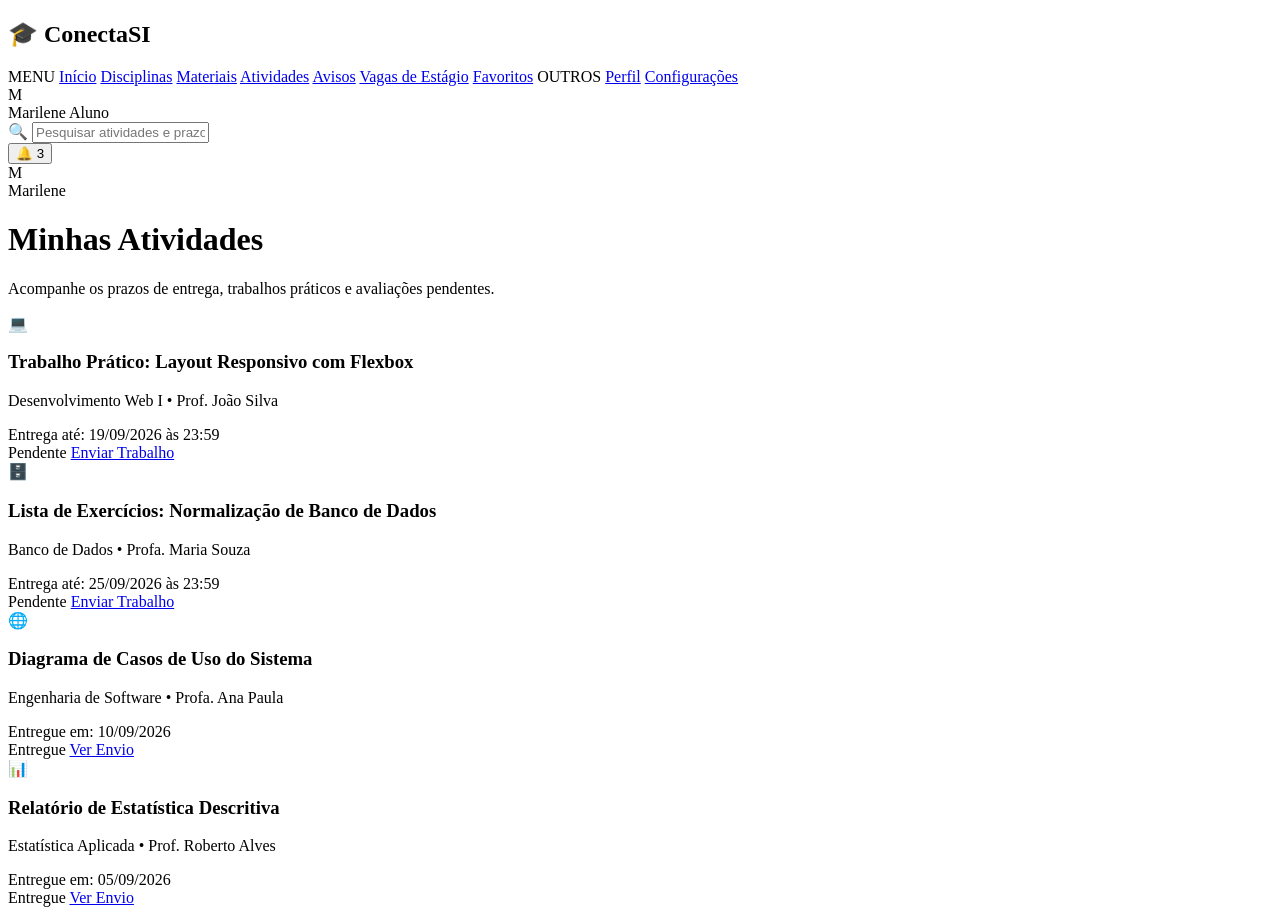
==== atividades.html @ 3ad6882d "Arquivos do Projeto" ====
<!DOCTYPE html>
<html lang="pt-BR">
<head>
    <meta charset="UTF-8">
    <meta name="viewport" content="width=device-width, initial-scale=1.0">
    <title>ConectaSI - Atividades</title>
    <link rel="stylesheet" href="css/style.css">
</head>
<body>

    <div class="app-container">
        <!-- Menu Lateral (Sidebar) -->
        <aside class="sidebar">
            <div class="logo-area">
                <h2>🎓 ConectaSI</h2>
            </div>
            
            <nav class="menu-nav">
                <span class="menu-category">MENU</span>
                <a href="index.html">Início</a>
                <a href="disciplinas.html">Disciplinas</a>
                <a href="materiais.html">Materiais</a>
                <a href="atividades.html" class="active">Atividades</a>
                <a href="avisos.html">Avisos</a>
                <a href="#">Vagas de Estágio</a>
                <a href="#">Favoritos</a>

                <span class="menu-category">OUTROS</span>
                <a href="#">Perfil</a>
                <a href="#">Configurações</a>
            </nav>

            <div class="user-profile">
                <div class="avatar">M</div>
                <div class="user-info">
                    <span class="name">Marilene</span>
                    <span class="role">Aluno</span>
                </div>
            </div>
        </aside>

        <!-- Conteúdo Principal -->
        <main class="main-content">
            <!-- Barra Superior (Navbar) -->
            <header class="top-navbar">
                <div class="search-box">
                    <span class="search-icon">🔍</span>
                    <input type="text" placeholder="Pesquisar atividades e prazos...">
                </div>

                <div class="navbar-actions">
                    <button class="icon-btn" title="Notificações">
                        🔔
                        <span class="badge">3</span>
                    </button>
                    <div class="user-quick-profile">
                        <div class="avatar-small">M</div>
                        <span class="user-name">Marilene</span>
                    </div>
                </div>
            </header>

            <!-- Cabeçalho da Página -->
            <div class="page-header">
                <h1>Minhas Atividades</h1>
                <p>Acompanhe os prazos de entrega, trabalhos práticos e avaliações pendentes.</p>
            </div>

            <!-- Lista de Atividades -->
            <div class="activities-list-container">
                <!-- Atividade 1 (Pendente / Urgente) -->
                <div class="activity-card">
                    <div class="activity-icon-box pending">💻</div>
                    <div class="activity-details">
                        <h3>Trabalho Prático: Layout Responsivo com Flexbox</h3>
                        <p class="activity-subject">Desenvolvimento Web I • Prof. João Silva</p>
                        <span class="activity-deadline urgent-text">Entrega até: 19/09/2026 às 23:59</span>
                    </div>
                    <div class="activity-action">
                        <span class="status-badge pending">Pendente</span>
                        <a href="#" class="btn-submit">Enviar Trabalho</a>
                    </div>
                </div>

                <!-- Atividade 2 (Pendente) -->
                <div class="activity-card">
                    <div class="activity-icon-box pending">🗄️</div>
                    <div class="activity-details">
                        <h3>Lista de Exercícios: Normalização de Banco de Dados</h3>
                        <p class="activity-subject">Banco de Dados • Profa. Maria Souza</p>
                        <span class="activity-deadline">Entrega até: 25/09/2026 às 23:59</span>
                    </div>
                    <div class="activity-action">
                        <span class="status-badge pending">Pendente</span>
                        <a href="#" class="btn-submit">Enviar Trabalho</a>
                    </div>
                </div>

                <!-- Atividade 3 (Concluída) -->
                <div class="activity-card">
                    <div class="activity-icon-box completed">🌐</div>
                    <div class="activity-details">
                        <h3>Diagrama de Casos de Uso do Sistema</h3>
                        <p class="activity-subject">Engenharia de Software • Profa. Ana Paula</p>
                        <span class="activity-deadline">Entregue em: 10/09/2026</span>
                    </div>
                    <div class="activity-action">
                        <span class="status-badge completed">Entregue</span>
                        <a href="#" class="btn-view">Ver Envio</a>
                    </div>
                </div>

                <!-- Atividade 4 (Concluída) -->
                <div class="activity-card">
                    <div class="activity-icon-box completed">📊</div>
                    <div class="activity-details">
                        <h3>Relatório de Estatística Descritiva</h3>
                        <p class="activity-subject">Estatística Aplicada • Prof. Roberto Alves</p>
                        <span class="activity-deadline">Entregue em: 05/09/2026</span>
                    </div>
                    <div class="activity-action">
                        <span class="status-badge completed">Entregue</span>
                        <a href="#" class="btn-view">Ver Envio</a>
                    </div>
                </div>
            </div>
        </main>
    </div>

</body>
</html>
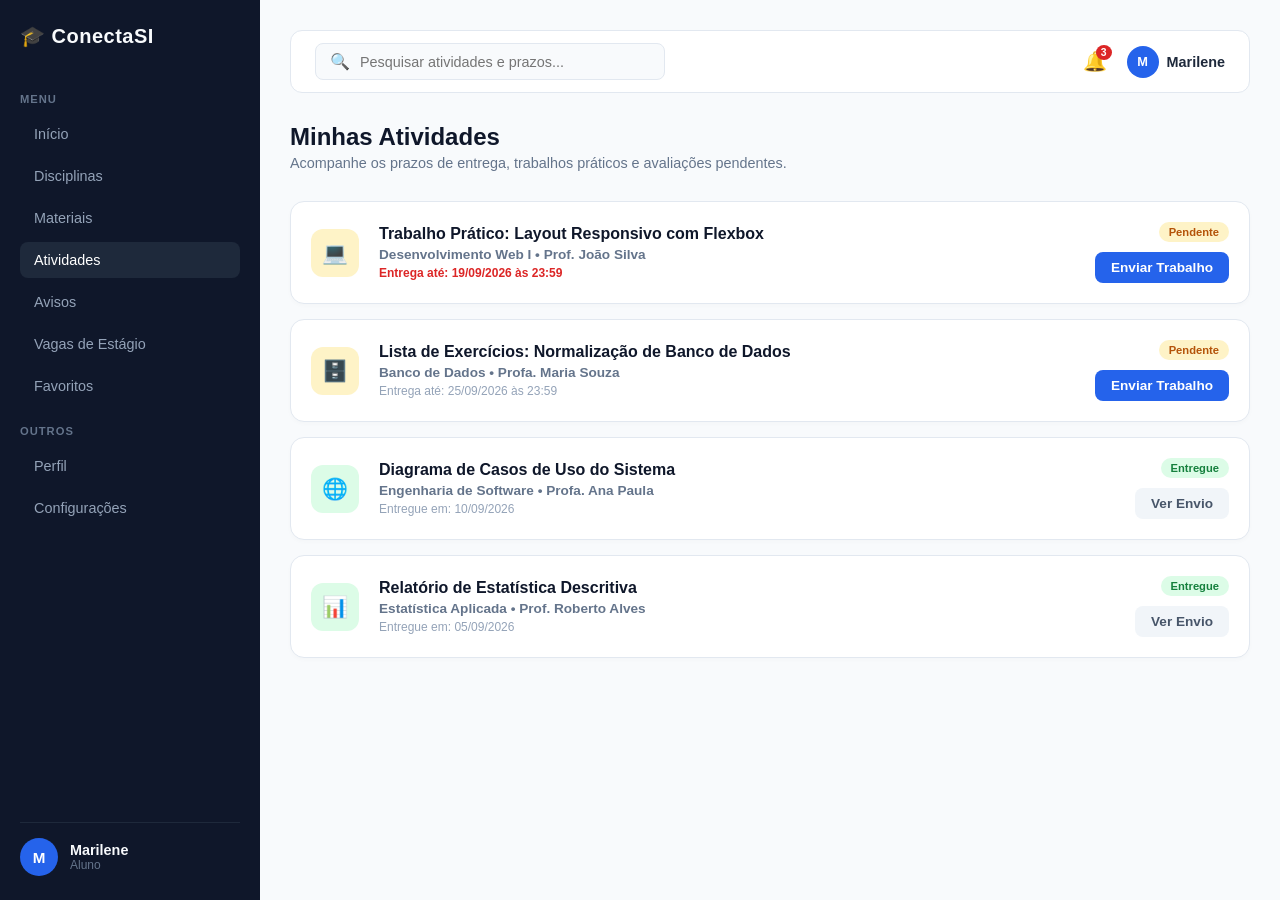
==== commit c67a9b9c: "Adiciona documentacao README.md da P1" ====
--- a/atividades.html
+++ b/atividades.html
@@ -1,131 +1,131 @@
-<!DOCTYPE html>
-<html lang="pt-BR">
-<head>
-    <meta charset="UTF-8">
-    <meta name="viewport" content="width=device-width, initial-scale=1.0">
-    <title>ConectaSI - Atividades</title>
-    <link rel="stylesheet" href="css/style.css">
-</head>
-<body>
-
-    <div class="app-container">
-        <!-- Menu Lateral (Sidebar) -->
-        <aside class="sidebar">
-            <div class="logo-area">
-                <h2>🎓 ConectaSI</h2>
-            </div>
-            
-            <nav class="menu-nav">
-                <span class="menu-category">MENU</span>
-                <a href="index.html">Início</a>
-                <a href="disciplinas.html">Disciplinas</a>
-                <a href="materiais.html">Materiais</a>
-                <a href="atividades.html" class="active">Atividades</a>
-                <a href="avisos.html">Avisos</a>
-                <a href="#">Vagas de Estágio</a>
-                <a href="#">Favoritos</a>
-
-                <span class="menu-category">OUTROS</span>
-                <a href="#">Perfil</a>
-                <a href="#">Configurações</a>
-            </nav>
-
-            <div class="user-profile">
-                <div class="avatar">M</div>
-                <div class="user-info">
-                    <span class="name">Marilene</span>
-                    <span class="role">Aluno</span>
-                </div>
-            </div>
-        </aside>
-
-        <!-- Conteúdo Principal -->
-        <main class="main-content">
-            <!-- Barra Superior (Navbar) -->
-            <header class="top-navbar">
-                <div class="search-box">
-                    <span class="search-icon">🔍</span>
-                    <input type="text" placeholder="Pesquisar atividades e prazos...">
-                </div>
-
-                <div class="navbar-actions">
-                    <button class="icon-btn" title="Notificações">
-                        🔔
-                        <span class="badge">3</span>
-                    </button>
-                    <div class="user-quick-profile">
-                        <div class="avatar-small">M</div>
-                        <span class="user-name">Marilene</span>
-                    </div>
-                </div>
-            </header>
-
-            <!-- Cabeçalho da Página -->
-            <div class="page-header">
-                <h1>Minhas Atividades</h1>
-                <p>Acompanhe os prazos de entrega, trabalhos práticos e avaliações pendentes.</p>
-            </div>
-
-            <!-- Lista de Atividades -->
-            <div class="activities-list-container">
-                <!-- Atividade 1 (Pendente / Urgente) -->
-                <div class="activity-card">
-                    <div class="activity-icon-box pending">💻</div>
-                    <div class="activity-details">
-                        <h3>Trabalho Prático: Layout Responsivo com Flexbox</h3>
-                        <p class="activity-subject">Desenvolvimento Web I • Prof. João Silva</p>
-                        <span class="activity-deadline urgent-text">Entrega até: 19/09/2026 às 23:59</span>
-                    </div>
-                    <div class="activity-action">
-                        <span class="status-badge pending">Pendente</span>
-                        <a href="#" class="btn-submit">Enviar Trabalho</a>
-                    </div>
-                </div>
-
-                <!-- Atividade 2 (Pendente) -->
-                <div class="activity-card">
-                    <div class="activity-icon-box pending">🗄️</div>
-                    <div class="activity-details">
-                        <h3>Lista de Exercícios: Normalização de Banco de Dados</h3>
-                        <p class="activity-subject">Banco de Dados • Profa. Maria Souza</p>
-                        <span class="activity-deadline">Entrega até: 25/09/2026 às 23:59</span>
-                    </div>
-                    <div class="activity-action">
-                        <span class="status-badge pending">Pendente</span>
-                        <a href="#" class="btn-submit">Enviar Trabalho</a>
-                    </div>
-                </div>
-
-                <!-- Atividade 3 (Concluída) -->
-                <div class="activity-card">
-                    <div class="activity-icon-box completed">🌐</div>
-                    <div class="activity-details">
-                        <h3>Diagrama de Casos de Uso do Sistema</h3>
-                        <p class="activity-subject">Engenharia de Software • Profa. Ana Paula</p>
-                        <span class="activity-deadline">Entregue em: 10/09/2026</span>
-                    </div>
-                    <div class="activity-action">
-                        <span class="status-badge completed">Entregue</span>
-                        <a href="#" class="btn-view">Ver Envio</a>
-                    </div>
-                </div>
-
-                <!-- Atividade 4 (Concluída) -->
-                <div class="activity-card">
-                    <div class="activity-icon-box completed">📊</div>
-                    <div class="activity-details">
-                        <h3>Relatório de Estatística Descritiva</h3>
-                        <p class="activity-subject">Estatística Aplicada • Prof. Roberto Alves</p>
-                        <span class="activity-deadline">Entregue em: 05/09/2026</span>
-                    </div>
-                    <div class="activity-action">
-                        <span class="status-badge completed">Entregue</span>
-                        <a href="#" class="btn-view">Ver Envio</a>
-                    </div>
-                </div>
-            </div>
-        </main>
-    </div>
-
-</body>
+<!DOCTYPE html>
+<html lang="pt-BR">
+<head>
+    <meta charset="UTF-8">
+    <meta name="viewport" content="width=device-width, initial-scale=1.0">
+    <title>ConectaSI - Atividades</title>
+    <link rel="stylesheet" href="css/style.css">
+</head>
+<body>
+
+    <div class="app-container">
+        <!-- Menu Lateral (Sidebar) -->
+        <aside class="sidebar">
+            <div class="logo-area">
+                <h2>🎓 ConectaSI</h2>
+            </div>
+            
+            <nav class="menu-nav">
+                <span class="menu-category">MENU</span>
+                <a href="index.html">Início</a>
+                <a href="disciplinas.html">Disciplinas</a>
+                <a href="materiais.html">Materiais</a>
+                <a href="atividades.html" class="active">Atividades</a>
+                <a href="avisos.html">Avisos</a>
+                <a href="#">Vagas de Estágio</a>
+                <a href="#">Favoritos</a>
+
+                <span class="menu-category">OUTROS</span>
+                <a href="#">Perfil</a>
+                <a href="#">Configurações</a>
+            </nav>
+
+            <div class="user-profile">
+                <div class="avatar">M</div>
+                <div class="user-info">
+                    <span class="name">Marilene</span>
+                    <span class="role">Aluno</span>
+                </div>
+            </div>
+        </aside>
+
+        <!-- Conteúdo Principal -->
+        <main class="main-content">
+            <!-- Barra Superior (Navbar) -->
+            <header class="top-navbar">
+                <div class="search-box">
+                    <span class="search-icon">🔍</span>
+                    <input type="text" placeholder="Pesquisar atividades e prazos...">
+                </div>
+
+                <div class="navbar-actions">
+                    <button class="icon-btn" title="Notificações">
+                        🔔
+                        <span class="badge">3</span>
+                    </button>
+                    <div class="user-quick-profile">
+                        <div class="avatar-small">M</div>
+                        <span class="user-name">Marilene</span>
+                    </div>
+                </div>
+            </header>
+
+            <!-- Cabeçalho da Página -->
+            <div class="page-header">
+                <h1>Minhas Atividades</h1>
+                <p>Acompanhe os prazos de entrega, trabalhos práticos e avaliações pendentes.</p>
+            </div>
+
+            <!-- Lista de Atividades -->
+            <div class="activities-list-container">
+                <!-- Atividade 1 (Pendente / Urgente) -->
+                <div class="activity-card">
+                    <div class="activity-icon-box pending">💻</div>
+                    <div class="activity-details">
+                        <h3>Trabalho Prático: Layout Responsivo com Flexbox</h3>
+                        <p class="activity-subject">Desenvolvimento Web I • Prof. João Silva</p>
+                        <span class="activity-deadline urgent-text">Entrega até: 19/09/2026 às 23:59</span>
+                    </div>
+                    <div class="activity-action">
+                        <span class="status-badge pending">Pendente</span>
+                        <a href="#" class="btn-submit">Enviar Trabalho</a>
+                    </div>
+                </div>
+
+                <!-- Atividade 2 (Pendente) -->
+                <div class="activity-card">
+                    <div class="activity-icon-box pending">🗄️</div>
+                    <div class="activity-details">
+                        <h3>Lista de Exercícios: Normalização de Banco de Dados</h3>
+                        <p class="activity-subject">Banco de Dados • Profa. Maria Souza</p>
+                        <span class="activity-deadline">Entrega até: 25/09/2026 às 23:59</span>
+                    </div>
+                    <div class="activity-action">
+                        <span class="status-badge pending">Pendente</span>
+                        <a href="#" class="btn-submit">Enviar Trabalho</a>
+                    </div>
+                </div>
+
+                <!-- Atividade 3 (Concluída) -->
+                <div class="activity-card">
+                    <div class="activity-icon-box completed">🌐</div>
+                    <div class="activity-details">
+                        <h3>Diagrama de Casos de Uso do Sistema</h3>
+                        <p class="activity-subject">Engenharia de Software • Profa. Ana Paula</p>
+                        <span class="activity-deadline">Entregue em: 10/09/2026</span>
+                    </div>
+                    <div class="activity-action">
+                        <span class="status-badge completed">Entregue</span>
+                        <a href="#" class="btn-view">Ver Envio</a>
+                    </div>
+                </div>
+
+                <!-- Atividade 4 (Concluída) -->
+                <div class="activity-card">
+                    <div class="activity-icon-box completed">📊</div>
+                    <div class="activity-details">
+                        <h3>Relatório de Estatística Descritiva</h3>
+                        <p class="activity-subject">Estatística Aplicada • Prof. Roberto Alves</p>
+                        <span class="activity-deadline">Entregue em: 05/09/2026</span>
+                    </div>
+                    <div class="activity-action">
+                        <span class="status-badge completed">Entregue</span>
+                        <a href="#" class="btn-view">Ver Envio</a>
+                    </div>
+                </div>
+            </div>
+        </main>
+    </div>
+
+</body>
 </html>
--- a/css/style.css
+++ b/css/style.css
@@ -0,0 +1,919 @@
+
+   /* Página de estilos desenvolvida por Marilene Costa e Reginaldo Formoso */
+   
+   /* 1. Configurações Globais e Variáveis */
+   
+* {
+    margin: 0;
+    padding: 0;
+    box-sizing: border-box;
+    font-family: 'Segoe UI', Tahoma, Geneva, Verdana, sans-serif;
+}
+
+body {
+    background-color: #f8fafc;
+    color: #1e293b;
+    display: flex;
+    height: 100vh;
+    overflow: hidden;
+}
+
+   /* 2. Estrutura Principal (Layout App) */
+   
+.app-container {
+    display: flex;
+    width: 100vw;
+    height: 100vh;
+}
+
+   /* 3. Menu Lateral (Sidebar) */
+   
+.sidebar {
+    width: 260px;
+    background-color: #0f172a;
+    color: #ffffff;
+    display: flex;
+    flex-direction: column;
+    justify-content: space-between;
+    padding: 24px 20px;
+    flex-shrink: 0;
+}
+
+.logo-area h2 {
+    font-size: 1.25rem;
+    color: #f8fafc;
+    margin-bottom: 30px;
+    letter-spacing: 0.5px;
+}
+
+.menu-nav {
+    display: flex;
+    flex-direction: column;
+    gap: 6px;
+    flex-grow: 1;
+    overflow-y: auto;
+}
+
+.menu-category {
+    font-size: 0.7rem;
+    text-transform: uppercase;
+    color: #64748b;
+    letter-spacing: 1px;
+    margin-top: 15px;
+    margin-bottom: 5px;
+    font-weight: bold;
+}
+
+.menu-nav a {
+    color: #94a3b8;
+    text-decoration: none;
+    padding: 10px 14px;
+    border-radius: 8px;
+    font-size: 0.9rem;
+    transition: all 0.2s ease;
+}
+
+.menu-nav a:hover, 
+.menu-nav a.active {
+    background-color: #1e293b;
+    color: #ffffff;
+}
+
+.user-profile {
+    display: flex;
+    align-items: center;
+    gap: 12px;
+    padding-top: 15px;
+    border-top: 1px solid #1e293b;
+}
+
+.avatar {
+    width: 38px;
+    height: 38px;
+    background-color: #2563eb;
+    color: #ffffff;
+    border-radius: 50%;
+    display: flex;
+    align-items: center;
+    justify-content: center;
+    font-weight: bold;
+    font-size: 0.95rem;
+}
+
+.user-info {
+    display: flex;
+    flex-direction: column;
+}
+
+.user-info .name {
+    font-size: 0.9rem;
+    font-weight: 600;
+    color: #f8fafc;
+}
+
+.user-info .role {
+    font-size: 0.75rem;
+    color: #64748b;
+}
+
+   /* 4. Conteúdo Principal e Barra Superior */
+   
+.main-content {
+    flex-grow: 1;
+    overflow-y: auto;
+    padding: 30px;
+    display: flex;
+    flex-direction: column;
+    gap: 30px;
+}
+
+.top-navbar {
+    display: flex;
+    justify-content: space-between;
+    align-items: center;
+    background-color: #ffffff;
+    padding: 12px 24px;
+    border-radius: 12px;
+    border: 1px solid #e2e8f0;
+}
+
+.search-box {
+    display: flex;
+    align-items: center;
+    gap: 10px;
+    background-color: #f8fafc;
+    border: 1px solid #e2e8f0;
+    padding: 8px 14px;
+    border-radius: 8px;
+    width: 350px;
+}
+
+.search-box input {
+    border: none;
+    background: transparent;
+    outline: none;
+    width: 100%;
+    font-size: 0.9rem;
+    color: #1e293b;
+}
+
+.navbar-actions {
+    display: flex;
+    align-items: center;
+    gap: 20px;
+}
+
+.icon-btn {
+    background: none;
+    border: none;
+    font-size: 1.2rem;
+    cursor: pointer;
+    position: relative;
+    color: #64748b;
+}
+
+.badge {
+    position: absolute;
+    top: -5px;
+    right: -5px;
+    background-color: #dc2626;
+    color: #ffffff;
+    font-size: 0.65rem;
+    padding: 2px 5px;
+    border-radius: 50%;
+    font-weight: bold;
+}
+
+.user-quick-profile {
+    display: flex;
+    align-items: center;
+    gap: 8px;
+}
+
+.avatar-small {
+    width: 32px;
+    height: 32px;
+    background-color: #2563eb;
+    color: #ffffff;
+    border-radius: 50%;
+    display: flex;
+    align-items: center;
+    justify-content: center;
+    font-weight: bold;
+    font-size: 0.8rem;
+}
+
+.user-name {
+    font-size: 0.9rem;
+    font-weight: 600;
+    color: #1e293b;
+}
+
+   /* 5. Página Inicial (Início) */
+   
+.welcome-banner {
+    background: linear-gradient(135deg, #2563eb, #1d4ed8);
+    color: #ffffff;
+    padding: 30px;
+    border-radius: 16px;
+    box-shadow: 0 4px 6px -1px rgba(37, 99, 235, 0.2);
+}
+
+.welcome-banner h1 {
+    font-size: 1.6rem;
+    margin-bottom: 8px;
+}
+
+.welcome-banner p {
+    font-size: 0.95rem;
+    opacity: 0.9;
+}
+
+.metrics-container {
+    display: grid;
+    grid-template-columns: repeat(auto-fit, minmax(200px, 1fr));
+    gap: 20px;
+}
+
+.metric-card {
+    background-color: #ffffff;
+    border: 1px solid #e2e8f0;
+    padding: 20px;
+    border-radius: 14px;
+    display: flex;
+    align-items: center;
+    gap: 16px;
+    box-shadow: 0 2px 4px rgba(0, 0, 0, 0.02);
+}
+
+.metric-icon {
+    font-size: 1.8rem;
+    background-color: #eff6ff;
+    padding: 12px;
+    border-radius: 12px;
+}
+
+.metric-info {
+    display: flex;
+    flex-direction: column;
+}
+
+.metric-number {
+    font-size: 1.4rem;
+    font-weight: bold;
+    color: #0f172a;
+}
+
+.metric-label {
+    font-size: 0.8rem;
+    color: #64748b;
+}
+
+.section-header {
+    display: flex;
+    justify-content: space-between;
+    align-items: center;
+    margin-bottom: 15px;
+}
+
+.section-header h2 {
+    font-size: 1.2rem;
+    color: #0f172a;
+}
+
+.see-all {
+    font-size: 0.85rem;
+    color: #2563eb;
+    text-decoration: none;
+    font-weight: 600;
+}
+
+.see-all:hover {
+    text-decoration: underline;
+}
+
+.disciplines-grid {
+    display: grid;
+    grid-template-columns: repeat(auto-fit, minmax(240px, 1fr));
+    gap: 20px;
+}
+
+.discipline-card {
+    background-color: #ffffff;
+    border: 1px solid #e2e8f0;
+    padding: 20px;
+    border-radius: 14px;
+    display: flex;
+    flex-direction: column;
+    gap: 12px;
+    box-shadow: 0 2px 4px rgba(0, 0, 0, 0.02);
+}
+
+.discipline-icon {
+    font-size: 1.5rem;
+}
+
+.discipline-card h3 {
+    font-size: 1rem;
+    color: #0f172a;
+}
+
+.professor {
+    font-size: 0.8rem;
+    color: #64748b;
+}
+
+.progress-info {
+    display: flex;
+    justify-content: space-between;
+    font-size: 0.75rem;
+    color: #64748b;
+    margin-top: 5px;
+}
+
+.progress-bar {
+    width: 100%;
+    height: 6px;
+    background-color: #e2e8f0;
+    border-radius: 3px;
+    overflow: hidden;
+}
+
+.progress-fill {
+    height: 100%;
+    background-color: #2563eb;
+    border-radius: 3px;
+}
+
+.notices-list {
+    display: flex;
+    flex-direction: column;
+    gap: 12px;
+}
+
+.notice-card {
+    background-color: #ffffff;
+    border: 1px solid #e2e8f0;
+    padding: 16px 20px;
+    border-radius: 12px;
+    display: flex;
+    align-items: flex-start;
+    gap: 15px;
+}
+
+.notice-tag {
+    font-size: 0.7rem;
+    font-weight: bold;
+    padding: 4px 8px;
+    border-radius: 6px;
+    background-color: #f1f5f9;
+    color: #475569;
+    white-space: nowrap;
+}
+
+.notice-tag.urgent {
+    background-color: #fef2f2;
+    color: #dc2626;
+}
+
+.notice-content {
+    display: flex;
+    flex-direction: column;
+    gap: 4px;
+}
+
+.notice-content h4 {
+    font-size: 0.95rem;
+    color: #0f172a;
+}
+
+.notice-content p {
+    font-size: 0.85rem;
+    color: #475569;
+}
+
+.notice-date {
+    font-size: 0.75rem;
+    color: #94a3b8;
+    margin-top: 4px;
+}
+
+   /* 6. Páginas Internas (Cabeçalho Comum) */
+   
+.page-header {
+    display: flex;
+    flex-direction: column;
+    gap: 4px;
+}
+
+.page-header h1 {
+    font-size: 1.5rem;
+    color: #0f172a;
+}
+
+.page-header p {
+    font-size: 0.9rem;
+    color: #64748b;
+}
+
+   /* 7. Estilos da Página de Disciplinas */
+   
+.full-disciplines-grid {
+    display: grid;
+    grid-template-columns: repeat(auto-fit, minmax(280px, 1fr));
+    gap: 20px;
+    margin-bottom: 40px;
+}
+
+.discipline-detailed-card {
+    background-color: #ffffff;
+    border: 1px solid #e2e8f0;
+    border-radius: 14px;
+    padding: 20px;
+    display: flex;
+    flex-direction: column;
+    gap: 15px;
+    box-shadow: 0 2px 4px rgba(0, 0, 0, 0.02);
+}
+
+.card-top {
+    display: flex;
+    justify-content: space-between;
+    align-items: center;
+}
+
+.status-badge {
+    font-size: 0.7rem;
+    font-weight: bold;
+    padding: 4px 10px;
+    border-radius: 20px;
+}
+
+.status-badge.active {
+    background-color: #dcfce7;
+    color: #15803d;
+}
+
+.discipline-detailed-card h3 {
+    font-size: 1.1rem;
+    color: #0f172a;
+}
+
+.discipline-stats {
+    display: flex;
+    justify-content: space-between;
+    background-color: #f8fafc;
+    padding: 10px 14px;
+    border-radius: 8px;
+    border: 1px solid #f1f5f9;
+}
+
+.stat-item {
+    display: flex;
+    flex-direction: column;
+    font-size: 0.75rem;
+    color: #64748b;
+}
+
+.stat-item strong {
+    font-size: 0.9rem;
+    color: #0f172a;
+}
+
+.btn-access {
+    background-color: #f1f5f9;
+    color: #2563eb;
+    text-align: center;
+    text-decoration: none;
+    padding: 10px;
+    border-radius: 8px;
+    font-size: 0.85rem;
+    font-weight: 600;
+    transition: all 0.2s ease;
+}
+
+.btn-access:hover {
+    background-color: #2563eb;
+    color: #ffffff;
+}
+
+   /* 8. Estilos da Página de Materiais */
+
+.materials-list-container {
+    display: flex;
+    flex-direction: column;
+    gap: 15px;
+    margin-bottom: 40px;
+}
+
+.material-card {
+    background-color: #ffffff;
+    border: 1px solid #e2e8f0;
+    border-radius: 14px;
+    padding: 20px;
+    display: flex;
+    align-items: center;
+    justify-content: space-between;
+    box-shadow: 0 2px 4px rgba(0, 0, 0, 0.02);
+}
+
+.material-icon-file {
+    width: 48px;
+    height: 48px;
+    background-color: #eff6ff;
+    color: #2563eb;
+    border-radius: 12px;
+    display: flex;
+    align-items: center;
+    justify-content: center;
+    font-size: 1.3rem;
+    flex-shrink: 0;
+}
+
+.material-details {
+    flex-grow: 1;
+    margin-left: 20px;
+    display: flex;
+    flex-direction: column;
+    gap: 4px;
+}
+
+.material-details h3 {
+    font-size: 1rem;
+    color: #0f172a;
+}
+
+.material-subject {
+    font-size: 0.85rem;
+    color: #64748b;
+    font-weight: 600;
+}
+
+.material-date {
+    font-size: 0.75rem;
+    color: #94a3b8;
+}
+
+.btn-download {
+    background-color: #f1f5f9;
+    color: #2563eb;
+    text-decoration: none;
+    padding: 10px 18px;
+    border-radius: 8px;
+    font-size: 0.85rem;
+    font-weight: 600;
+    transition: all 0.2s ease;
+    white-space: nowrap;
+}
+
+.btn-download:hover {
+    background-color: #2563eb;
+    color: #ffffff;
+}
+
+   /* 9. Estilos da Página de Avisos */
+  
+.notices-list-full {
+    display: flex;
+    flex-direction: column;
+    gap: 20px;
+    margin-bottom: 40px;
+}
+
+.notice-card-full {
+    background-color: #ffffff;
+    border: 1px solid #e2e8f0;
+    border-radius: 14px;
+    padding: 24px;
+    box-shadow: 0 2px 4px rgba(0, 0, 0, 0.02);
+    display: flex;
+    flex-direction: column;
+    gap: 12px;
+}
+
+.notice-card-header {
+    display: flex;
+    justify-content: space-between;
+    align-items: center;
+}
+
+.notice-card-full h3 {
+    font-size: 1.15rem;
+    color: #0f172a;
+}
+
+.notice-card-full p {
+    font-size: 0.95rem;
+    color: #475569;
+    line-height: 1.5;
+}
+
+.notice-author {
+    margin-top: 5px;
+    padding-top: 12px;
+    border-top: 1px solid #f1f5f9;
+    font-size: 0.85rem;
+    color: #64748b;
+    font-weight: 600;
+}
+
+   /* 10. Estilos da Página de Atividades */
+  
+.activities-list-container {
+    display: flex;
+    flex-direction: column;
+    gap: 15px;
+    margin-bottom: 40px;
+}
+
+.activity-card {
+    background-color: #ffffff;
+    border: 1px solid #e2e8f0;
+    border-radius: 14px;
+    padding: 20px;
+    display: flex;
+    align-items: center;
+    justify-content: space-between;
+    box-shadow: 0 2px 4px rgba(0, 0, 0, 0.02);
+}
+
+.activity-icon-box {
+    width: 48px;
+    height: 48px;
+    border-radius: 12px;
+    display: flex;
+    align-items: center;
+    justify-content: center;
+    font-size: 1.3rem;
+    flex-shrink: 0;
+}
+
+.activity-icon-box.pending {
+    background-color: #fef3c7;
+    color: #d97706;
+}
+
+.activity-icon-box.completed {
+    background-color: #dcfce7;
+    color: #15803d;
+}
+
+.activity-details {
+    flex-grow: 1;
+    margin-left: 20px;
+    display: flex;
+    flex-direction: column;
+    gap: 4px;
+}
+
+.activity-details h3 {
+    font-size: 1rem;
+    color: #0f172a;
+}
+
+.activity-subject {
+    font-size: 0.85rem;
+    color: #64748b;
+    font-weight: 600;
+}
+
+.activity-deadline {
+    font-size: 0.75rem;
+    color: #94a3b8;
+}
+
+.urgent-text {
+    color: #dc2626 !important;
+    font-weight: 600;
+}
+
+.activity-action {
+    display: flex;
+    flex-direction: column;
+    align-items: flex-end;
+    gap: 10px;
+    flex-shrink: 0;
+    margin-left: 20px;
+}
+
+.status-badge.pending {
+    background-color: #fef3c7;
+    color: #b45309;
+}
+
+.status-badge.completed {
+    background-color: #dcfce7;
+    color: #15803d;
+}
+
+.btn-submit {
+    background-color: #2563eb;
+    color: #ffffff;
+    text-decoration: none;
+    padding: 8px 16px;
+    border-radius: 8px;
+    font-size: 0.85rem;
+    font-weight: 600;
+    transition: background-color 0.2s ease;
+}
+
+.btn-submit:hover {
+    background-color: #1d4ed8;
+}
+
+.btn-view {
+    background-color: #f1f5f9;
+    color: #475569;
+    text-decoration: none;
+    padding: 8px 16px;
+    border-radius: 8px;
+    font-size: 0.85rem;
+    font-weight: 600;
+    transition: all 0.2s ease;
+}
+
+.btn-view:hover {
+    background-color: #e2e8f0;
+    color: #0f172a;
+}
+
+   /* 11. Estilos da Página de Vagas de Estágio */
+  
+   .internships-list-container {
+    display: flex;
+    flex-direction: column;
+    gap: 15px;
+    margin-bottom: 40px;
+}
+
+.internship-card {
+    background-color: #ffffff;
+    border: 1px solid #e2e8f0;
+    border-radius: 14px;
+    padding: 20px;
+    display: flex;
+    align-items: flex-start;
+    justify-content: space-between;
+    box-shadow: 0 2px 4px rgba(0, 0, 0, 0.02);
+}
+
+.internship-icon-box {
+    width: 48px;
+    height: 48px;
+    background-color: #eff6ff;
+    color: #2563eb;
+    border-radius: 12px;
+    display: flex;
+    align-items: center;
+    justify-content: center;
+    font-size: 1.3rem;
+    flex-shrink: 0;
+}
+
+.internship-details {
+    flex-grow: 1;
+    margin-left: 20px;
+    display: flex;
+    flex-direction: column;
+    gap: 6px;
+}
+
+.internship-details h3 {
+    font-size: 1.05rem;
+    color: #0f172a;
+}
+
+.company-name {
+    font-size: 0.85rem;
+    color: #64748b;
+    font-weight: 600;
+}
+
+.internship-desc {
+    font-size: 0.9rem;
+    color: #475569;
+    line-height: 1.4;
+    margin-top: 4px;
+}
+
+.internship-salary {
+    font-size: 0.8rem;
+    color: #16a34a;
+    font-weight: 600;
+    margin-top: 4px;
+}
+
+.internship-action {
+    display: flex;
+    flex-direction: column;
+    align-items: flex-end;
+    gap: 12px;
+    flex-shrink: 0;
+    margin-left: 20px;
+}
+
+.btn-apply {
+    background-color: #2563eb;
+    color: #ffffff;
+    text-decoration: none;
+    padding: 8px 16px;
+    border-radius: 8px;
+    font-size: 0.85rem;
+    font-weight: 600;
+    transition: background-color 0.2s ease;
+}
+
+.btn-apply:hover {
+    background-color: #1d4ed8;
+}
+
+   /* 12. Estilos da Página de Perfil */
+   
+   .profile-container {
+    display: flex;
+    flex-direction: column;
+    gap: 20px;
+    margin-bottom: 40px;
+}
+
+.profile-card-header {
+    background-color: #ffffff;
+    border: 1px solid #e2e8f0;
+    border-radius: 14px;
+    padding: 30px;
+    display: flex;
+    align-items: center;
+    gap: 24px;
+    box-shadow: 0 2px 4px rgba(0, 0, 0, 0.02);
+}
+
+.profile-big-avatar {
+    width: 72px;
+    height: 72px;
+    background-color: #2563eb;
+    color: #ffffff;
+    border-radius: 50%;
+    display: flex;
+    align-items: center;
+    justify-content: center;
+    font-size: 1.8rem;
+    font-weight: bold;
+    flex-shrink: 0;
+}
+
+.profile-title-info {
+    display: flex;
+    flex-direction: column;
+    gap: 6px;
+    align-items: flex-start;
+}
+
+.profile-title-info h2 {
+    font-size: 1.3rem;
+    color: #0f172a;
+}
+
+.profile-title-info p {
+    font-size: 0.9rem;
+    color: #64748b;
+}
+
+.profile-details-grid {
+    display: grid;
+    grid-template-columns: repeat(auto-fit, minmax(320px, 1fr));
+    gap: 20px;
+}
+
+.profile-info-box {
+    background-color: #ffffff;
+    border: 1px solid #e2e8f0;
+    border-radius: 14px;
+    padding: 24px;
+    display: flex;
+    flex-direction: column;
+    gap: 16px;
+    box-shadow: 0 2px 4px rgba(0, 0, 0, 0.02);
+}
+
+.profile-info-box h3 {
+    font-size: 1.05rem;
+    color: #0f172a;
+    padding-bottom: 10px;
+    border-bottom: 1px solid #f1f5f9;
+}
+
+.info-row {
+    display: flex;
+    justify-content: space-between;
+    align-items: center;
+    font-size: 0.9rem;
+}
+
+.info-row span {
+    color: #64748b;
+}
+
+.info-row strong {
+    color: #0f172a;
+    font-weight: 600;
+}
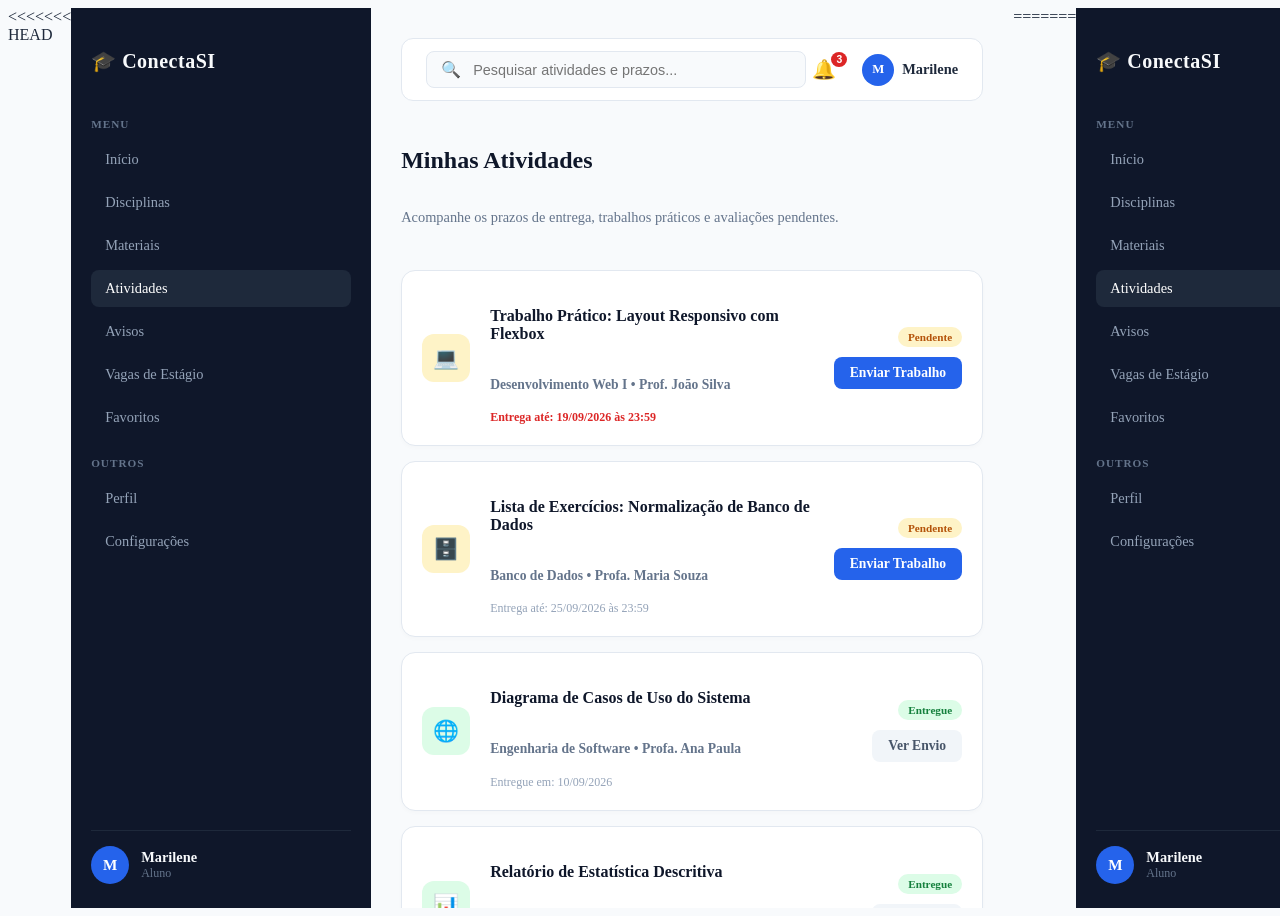
==== commit b7f1fa08: "Resolve conflitos e atualiza projeto da P1" ====
--- a/atividades.html
+++ b/atividades.html
@@ -1,3 +1,4 @@
+<<<<<<< HEAD
 <!DOCTYPE html>
 <html lang="pt-BR">
 <head>
@@ -128,4 +129,136 @@
     </div>
 
 </body>
+=======
+<!DOCTYPE html>
+<html lang="pt-BR">
+<head>
+    <meta charset="UTF-8">
+    <meta name="viewport" content="width=device-width, initial-scale=1.0">
+    <title>ConectaSI - Atividades</title>
+    <link rel="stylesheet" href="css/style.css">
+</head>
+<body>
+
+    <div class="app-container">
+        <!-- Menu Lateral (Sidebar) -->
+        <aside class="sidebar">
+            <div class="logo-area">
+                <h2>🎓 ConectaSI</h2>
+            </div>
+            
+            <nav class="menu-nav">
+                <span class="menu-category">MENU</span>
+                <a href="index.html">Início</a>
+                <a href="disciplinas.html">Disciplinas</a>
+                <a href="materiais.html">Materiais</a>
+                <a href="atividades.html" class="active">Atividades</a>
+                <a href="avisos.html">Avisos</a>
+                <a href="#">Vagas de Estágio</a>
+                <a href="#">Favoritos</a>
+
+                <span class="menu-category">OUTROS</span>
+                <a href="#">Perfil</a>
+                <a href="#">Configurações</a>
+            </nav>
+
+            <div class="user-profile">
+                <div class="avatar">M</div>
+                <div class="user-info">
+                    <span class="name">Marilene</span>
+                    <span class="role">Aluno</span>
+                </div>
+            </div>
+        </aside>
+
+        <!-- Conteúdo Principal -->
+        <main class="main-content">
+            <!-- Barra Superior (Navbar) -->
+            <header class="top-navbar">
+                <div class="search-box">
+                    <span class="search-icon">🔍</span>
+                    <input type="text" placeholder="Pesquisar atividades e prazos...">
+                </div>
+
+                <div class="navbar-actions">
+                    <button class="icon-btn" title="Notificações">
+                        🔔
+                        <span class="badge">3</span>
+                    </button>
+                    <div class="user-quick-profile">
+                        <div class="avatar-small">M</div>
+                        <span class="user-name">Marilene</span>
+                    </div>
+                </div>
+            </header>
+
+            <!-- Cabeçalho da Página -->
+            <div class="page-header">
+                <h1>Minhas Atividades</h1>
+                <p>Acompanhe os prazos de entrega, trabalhos práticos e avaliações pendentes.</p>
+            </div>
+
+            <!-- Lista de Atividades -->
+            <div class="activities-list-container">
+                <!-- Atividade 1 (Pendente / Urgente) -->
+                <div class="activity-card">
+                    <div class="activity-icon-box pending">💻</div>
+                    <div class="activity-details">
+                        <h3>Trabalho Prático: Layout Responsivo com Flexbox</h3>
+                        <p class="activity-subject">Desenvolvimento Web I • Prof. João Silva</p>
+                        <span class="activity-deadline urgent-text">Entrega até: 19/09/2026 às 23:59</span>
+                    </div>
+                    <div class="activity-action">
+                        <span class="status-badge pending">Pendente</span>
+                        <a href="#" class="btn-submit">Enviar Trabalho</a>
+                    </div>
+                </div>
+
+                <!-- Atividade 2 (Pendente) -->
+                <div class="activity-card">
+                    <div class="activity-icon-box pending">🗄️</div>
+                    <div class="activity-details">
+                        <h3>Lista de Exercícios: Normalização de Banco de Dados</h3>
+                        <p class="activity-subject">Banco de Dados • Profa. Maria Souza</p>
+                        <span class="activity-deadline">Entrega até: 25/09/2026 às 23:59</span>
+                    </div>
+                    <div class="activity-action">
+                        <span class="status-badge pending">Pendente</span>
+                        <a href="#" class="btn-submit">Enviar Trabalho</a>
+                    </div>
+                </div>
+
+                <!-- Atividade 3 (Concluída) -->
+                <div class="activity-card">
+                    <div class="activity-icon-box completed">🌐</div>
+                    <div class="activity-details">
+                        <h3>Diagrama de Casos de Uso do Sistema</h3>
+                        <p class="activity-subject">Engenharia de Software • Profa. Ana Paula</p>
+                        <span class="activity-deadline">Entregue em: 10/09/2026</span>
+                    </div>
+                    <div class="activity-action">
+                        <span class="status-badge completed">Entregue</span>
+                        <a href="#" class="btn-view">Ver Envio</a>
+                    </div>
+                </div>
+
+                <!-- Atividade 4 (Concluída) -->
+                <div class="activity-card">
+                    <div class="activity-icon-box completed">📊</div>
+                    <div class="activity-details">
+                        <h3>Relatório de Estatística Descritiva</h3>
+                        <p class="activity-subject">Estatística Aplicada • Prof. Roberto Alves</p>
+                        <span class="activity-deadline">Entregue em: 05/09/2026</span>
+                    </div>
+                    <div class="activity-action">
+                        <span class="status-badge completed">Entregue</span>
+                        <a href="#" class="btn-view">Ver Envio</a>
+                    </div>
+                </div>
+            </div>
+        </main>
+    </div>
+
+</body>
+>>>>>>> 0f0ca27600d2a0a5e08a30a1ac74977a920866d9
 </html>
--- a/css/style.css
+++ b/css/style.css
@@ -1,3 +1,4 @@
+<<<<<<< HEAD
 
    /* Página de estilos desenvolvida por Marilene Costa e Reginaldo Formoso */
    
@@ -916,4 +917,924 @@
 .info-row strong {
     color: #0f172a;
     font-weight: 600;
+=======
+
+   /* Página de estilos desenvolvida por Marilene Costa e Reginaldo Formoso */
+   
+   /* 1. Configurações Globais e Variáveis */
+   
+* {
+    margin: 0;
+    padding: 0;
+    box-sizing: border-box;
+    font-family: 'Segoe UI', Tahoma, Geneva, Verdana, sans-serif;
+}
+
+body {
+    background-color: #f8fafc;
+    color: #1e293b;
+    display: flex;
+    height: 100vh;
+    overflow: hidden;
+}
+
+   /* 2. Estrutura Principal (Layout App) */
+   
+.app-container {
+    display: flex;
+    width: 100vw;
+    height: 100vh;
+}
+
+   /* 3. Menu Lateral (Sidebar) */
+   
+.sidebar {
+    width: 260px;
+    background-color: #0f172a;
+    color: #ffffff;
+    display: flex;
+    flex-direction: column;
+    justify-content: space-between;
+    padding: 24px 20px;
+    flex-shrink: 0;
+}
+
+.logo-area h2 {
+    font-size: 1.25rem;
+    color: #f8fafc;
+    margin-bottom: 30px;
+    letter-spacing: 0.5px;
+}
+
+.menu-nav {
+    display: flex;
+    flex-direction: column;
+    gap: 6px;
+    flex-grow: 1;
+    overflow-y: auto;
+}
+
+.menu-category {
+    font-size: 0.7rem;
+    text-transform: uppercase;
+    color: #64748b;
+    letter-spacing: 1px;
+    margin-top: 15px;
+    margin-bottom: 5px;
+    font-weight: bold;
+}
+
+.menu-nav a {
+    color: #94a3b8;
+    text-decoration: none;
+    padding: 10px 14px;
+    border-radius: 8px;
+    font-size: 0.9rem;
+    transition: all 0.2s ease;
+}
+
+.menu-nav a:hover, 
+.menu-nav a.active {
+    background-color: #1e293b;
+    color: #ffffff;
+}
+
+.user-profile {
+    display: flex;
+    align-items: center;
+    gap: 12px;
+    padding-top: 15px;
+    border-top: 1px solid #1e293b;
+}
+
+.avatar {
+    width: 38px;
+    height: 38px;
+    background-color: #2563eb;
+    color: #ffffff;
+    border-radius: 50%;
+    display: flex;
+    align-items: center;
+    justify-content: center;
+    font-weight: bold;
+    font-size: 0.95rem;
+}
+
+.user-info {
+    display: flex;
+    flex-direction: column;
+}
+
+.user-info .name {
+    font-size: 0.9rem;
+    font-weight: 600;
+    color: #f8fafc;
+}
+
+.user-info .role {
+    font-size: 0.75rem;
+    color: #64748b;
+}
+
+   /* 4. Conteúdo Principal e Barra Superior */
+   
+.main-content {
+    flex-grow: 1;
+    overflow-y: auto;
+    padding: 30px;
+    display: flex;
+    flex-direction: column;
+    gap: 30px;
+}
+
+.top-navbar {
+    display: flex;
+    justify-content: space-between;
+    align-items: center;
+    background-color: #ffffff;
+    padding: 12px 24px;
+    border-radius: 12px;
+    border: 1px solid #e2e8f0;
+}
+
+.search-box {
+    display: flex;
+    align-items: center;
+    gap: 10px;
+    background-color: #f8fafc;
+    border: 1px solid #e2e8f0;
+    padding: 8px 14px;
+    border-radius: 8px;
+    width: 350px;
+}
+
+.search-box input {
+    border: none;
+    background: transparent;
+    outline: none;
+    width: 100%;
+    font-size: 0.9rem;
+    color: #1e293b;
+}
+
+.navbar-actions {
+    display: flex;
+    align-items: center;
+    gap: 20px;
+}
+
+.icon-btn {
+    background: none;
+    border: none;
+    font-size: 1.2rem;
+    cursor: pointer;
+    position: relative;
+    color: #64748b;
+}
+
+.badge {
+    position: absolute;
+    top: -5px;
+    right: -5px;
+    background-color: #dc2626;
+    color: #ffffff;
+    font-size: 0.65rem;
+    padding: 2px 5px;
+    border-radius: 50%;
+    font-weight: bold;
+}
+
+.user-quick-profile {
+    display: flex;
+    align-items: center;
+    gap: 8px;
+}
+
+.avatar-small {
+    width: 32px;
+    height: 32px;
+    background-color: #2563eb;
+    color: #ffffff;
+    border-radius: 50%;
+    display: flex;
+    align-items: center;
+    justify-content: center;
+    font-weight: bold;
+    font-size: 0.8rem;
+}
+
+.user-name {
+    font-size: 0.9rem;
+    font-weight: 600;
+    color: #1e293b;
+}
+
+   /* 5. Página Inicial (Início) */
+   
+.welcome-banner {
+    background: linear-gradient(135deg, #2563eb, #1d4ed8);
+    color: #ffffff;
+    padding: 30px;
+    border-radius: 16px;
+    box-shadow: 0 4px 6px -1px rgba(37, 99, 235, 0.2);
+}
+
+.welcome-banner h1 {
+    font-size: 1.6rem;
+    margin-bottom: 8px;
+}
+
+.welcome-banner p {
+    font-size: 0.95rem;
+    opacity: 0.9;
+}
+
+.metrics-container {
+    display: grid;
+    grid-template-columns: repeat(auto-fit, minmax(200px, 1fr));
+    gap: 20px;
+}
+
+.metric-card {
+    background-color: #ffffff;
+    border: 1px solid #e2e8f0;
+    padding: 20px;
+    border-radius: 14px;
+    display: flex;
+    align-items: center;
+    gap: 16px;
+    box-shadow: 0 2px 4px rgba(0, 0, 0, 0.02);
+}
+
+.metric-icon {
+    font-size: 1.8rem;
+    background-color: #eff6ff;
+    padding: 12px;
+    border-radius: 12px;
+}
+
+.metric-info {
+    display: flex;
+    flex-direction: column;
+}
+
+.metric-number {
+    font-size: 1.4rem;
+    font-weight: bold;
+    color: #0f172a;
+}
+
+.metric-label {
+    font-size: 0.8rem;
+    color: #64748b;
+}
+
+.section-header {
+    display: flex;
+    justify-content: space-between;
+    align-items: center;
+    margin-bottom: 15px;
+}
+
+.section-header h2 {
+    font-size: 1.2rem;
+    color: #0f172a;
+}
+
+.see-all {
+    font-size: 0.85rem;
+    color: #2563eb;
+    text-decoration: none;
+    font-weight: 600;
+}
+
+.see-all:hover {
+    text-decoration: underline;
+}
+
+.disciplines-grid {
+    display: grid;
+    grid-template-columns: repeat(auto-fit, minmax(240px, 1fr));
+    gap: 20px;
+}
+
+.discipline-card {
+    background-color: #ffffff;
+    border: 1px solid #e2e8f0;
+    padding: 20px;
+    border-radius: 14px;
+    display: flex;
+    flex-direction: column;
+    gap: 12px;
+    box-shadow: 0 2px 4px rgba(0, 0, 0, 0.02);
+}
+
+.discipline-icon {
+    font-size: 1.5rem;
+}
+
+.discipline-card h3 {
+    font-size: 1rem;
+    color: #0f172a;
+}
+
+.professor {
+    font-size: 0.8rem;
+    color: #64748b;
+}
+
+.progress-info {
+    display: flex;
+    justify-content: space-between;
+    font-size: 0.75rem;
+    color: #64748b;
+    margin-top: 5px;
+}
+
+.progress-bar {
+    width: 100%;
+    height: 6px;
+    background-color: #e2e8f0;
+    border-radius: 3px;
+    overflow: hidden;
+}
+
+.progress-fill {
+    height: 100%;
+    background-color: #2563eb;
+    border-radius: 3px;
+}
+
+.notices-list {
+    display: flex;
+    flex-direction: column;
+    gap: 12px;
+}
+
+.notice-card {
+    background-color: #ffffff;
+    border: 1px solid #e2e8f0;
+    padding: 16px 20px;
+    border-radius: 12px;
+    display: flex;
+    align-items: flex-start;
+    gap: 15px;
+}
+
+.notice-tag {
+    font-size: 0.7rem;
+    font-weight: bold;
+    padding: 4px 8px;
+    border-radius: 6px;
+    background-color: #f1f5f9;
+    color: #475569;
+    white-space: nowrap;
+}
+
+.notice-tag.urgent {
+    background-color: #fef2f2;
+    color: #dc2626;
+}
+
+.notice-content {
+    display: flex;
+    flex-direction: column;
+    gap: 4px;
+}
+
+.notice-content h4 {
+    font-size: 0.95rem;
+    color: #0f172a;
+}
+
+.notice-content p {
+    font-size: 0.85rem;
+    color: #475569;
+}
+
+.notice-date {
+    font-size: 0.75rem;
+    color: #94a3b8;
+    margin-top: 4px;
+}
+
+   /* 6. Páginas Internas (Cabeçalho Comum) */
+   
+.page-header {
+    display: flex;
+    flex-direction: column;
+    gap: 4px;
+}
+
+.page-header h1 {
+    font-size: 1.5rem;
+    color: #0f172a;
+}
+
+.page-header p {
+    font-size: 0.9rem;
+    color: #64748b;
+}
+
+   /* 7. Estilos da Página de Disciplinas */
+   
+.full-disciplines-grid {
+    display: grid;
+    grid-template-columns: repeat(auto-fit, minmax(280px, 1fr));
+    gap: 20px;
+    margin-bottom: 40px;
+}
+
+.discipline-detailed-card {
+    background-color: #ffffff;
+    border: 1px solid #e2e8f0;
+    border-radius: 14px;
+    padding: 20px;
+    display: flex;
+    flex-direction: column;
+    gap: 15px;
+    box-shadow: 0 2px 4px rgba(0, 0, 0, 0.02);
+}
+
+.card-top {
+    display: flex;
+    justify-content: space-between;
+    align-items: center;
+}
+
+.status-badge {
+    font-size: 0.7rem;
+    font-weight: bold;
+    padding: 4px 10px;
+    border-radius: 20px;
+}
+
+.status-badge.active {
+    background-color: #dcfce7;
+    color: #15803d;
+}
+
+.discipline-detailed-card h3 {
+    font-size: 1.1rem;
+    color: #0f172a;
+}
+
+.discipline-stats {
+    display: flex;
+    justify-content: space-between;
+    background-color: #f8fafc;
+    padding: 10px 14px;
+    border-radius: 8px;
+    border: 1px solid #f1f5f9;
+}
+
+.stat-item {
+    display: flex;
+    flex-direction: column;
+    font-size: 0.75rem;
+    color: #64748b;
+}
+
+.stat-item strong {
+    font-size: 0.9rem;
+    color: #0f172a;
+}
+
+.btn-access {
+    background-color: #f1f5f9;
+    color: #2563eb;
+    text-align: center;
+    text-decoration: none;
+    padding: 10px;
+    border-radius: 8px;
+    font-size: 0.85rem;
+    font-weight: 600;
+    transition: all 0.2s ease;
+}
+
+.btn-access:hover {
+    background-color: #2563eb;
+    color: #ffffff;
+}
+
+   /* 8. Estilos da Página de Materiais */
+
+.materials-list-container {
+    display: flex;
+    flex-direction: column;
+    gap: 15px;
+    margin-bottom: 40px;
+}
+
+.material-card {
+    background-color: #ffffff;
+    border: 1px solid #e2e8f0;
+    border-radius: 14px;
+    padding: 20px;
+    display: flex;
+    align-items: center;
+    justify-content: space-between;
+    box-shadow: 0 2px 4px rgba(0, 0, 0, 0.02);
+}
+
+.material-icon-file {
+    width: 48px;
+    height: 48px;
+    background-color: #eff6ff;
+    color: #2563eb;
+    border-radius: 12px;
+    display: flex;
+    align-items: center;
+    justify-content: center;
+    font-size: 1.3rem;
+    flex-shrink: 0;
+}
+
+.material-details {
+    flex-grow: 1;
+    margin-left: 20px;
+    display: flex;
+    flex-direction: column;
+    gap: 4px;
+}
+
+.material-details h3 {
+    font-size: 1rem;
+    color: #0f172a;
+}
+
+.material-subject {
+    font-size: 0.85rem;
+    color: #64748b;
+    font-weight: 600;
+}
+
+.material-date {
+    font-size: 0.75rem;
+    color: #94a3b8;
+}
+
+.btn-download {
+    background-color: #f1f5f9;
+    color: #2563eb;
+    text-decoration: none;
+    padding: 10px 18px;
+    border-radius: 8px;
+    font-size: 0.85rem;
+    font-weight: 600;
+    transition: all 0.2s ease;
+    white-space: nowrap;
+}
+
+.btn-download:hover {
+    background-color: #2563eb;
+    color: #ffffff;
+}
+
+   /* 9. Estilos da Página de Avisos */
+  
+.notices-list-full {
+    display: flex;
+    flex-direction: column;
+    gap: 20px;
+    margin-bottom: 40px;
+}
+
+.notice-card-full {
+    background-color: #ffffff;
+    border: 1px solid #e2e8f0;
+    border-radius: 14px;
+    padding: 24px;
+    box-shadow: 0 2px 4px rgba(0, 0, 0, 0.02);
+    display: flex;
+    flex-direction: column;
+    gap: 12px;
+}
+
+.notice-card-header {
+    display: flex;
+    justify-content: space-between;
+    align-items: center;
+}
+
+.notice-card-full h3 {
+    font-size: 1.15rem;
+    color: #0f172a;
+}
+
+.notice-card-full p {
+    font-size: 0.95rem;
+    color: #475569;
+    line-height: 1.5;
+}
+
+.notice-author {
+    margin-top: 5px;
+    padding-top: 12px;
+    border-top: 1px solid #f1f5f9;
+    font-size: 0.85rem;
+    color: #64748b;
+    font-weight: 600;
+}
+
+   /* 10. Estilos da Página de Atividades */
+  
+.activities-list-container {
+    display: flex;
+    flex-direction: column;
+    gap: 15px;
+    margin-bottom: 40px;
+}
+
+.activity-card {
+    background-color: #ffffff;
+    border: 1px solid #e2e8f0;
+    border-radius: 14px;
+    padding: 20px;
+    display: flex;
+    align-items: center;
+    justify-content: space-between;
+    box-shadow: 0 2px 4px rgba(0, 0, 0, 0.02);
+}
+
+.activity-icon-box {
+    width: 48px;
+    height: 48px;
+    border-radius: 12px;
+    display: flex;
+    align-items: center;
+    justify-content: center;
+    font-size: 1.3rem;
+    flex-shrink: 0;
+}
+
+.activity-icon-box.pending {
+    background-color: #fef3c7;
+    color: #d97706;
+}
+
+.activity-icon-box.completed {
+    background-color: #dcfce7;
+    color: #15803d;
+}
+
+.activity-details {
+    flex-grow: 1;
+    margin-left: 20px;
+    display: flex;
+    flex-direction: column;
+    gap: 4px;
+}
+
+.activity-details h3 {
+    font-size: 1rem;
+    color: #0f172a;
+}
+
+.activity-subject {
+    font-size: 0.85rem;
+    color: #64748b;
+    font-weight: 600;
+}
+
+.activity-deadline {
+    font-size: 0.75rem;
+    color: #94a3b8;
+}
+
+.urgent-text {
+    color: #dc2626 !important;
+    font-weight: 600;
+}
+
+.activity-action {
+    display: flex;
+    flex-direction: column;
+    align-items: flex-end;
+    gap: 10px;
+    flex-shrink: 0;
+    margin-left: 20px;
+}
+
+.status-badge.pending {
+    background-color: #fef3c7;
+    color: #b45309;
+}
+
+.status-badge.completed {
+    background-color: #dcfce7;
+    color: #15803d;
+}
+
+.btn-submit {
+    background-color: #2563eb;
+    color: #ffffff;
+    text-decoration: none;
+    padding: 8px 16px;
+    border-radius: 8px;
+    font-size: 0.85rem;
+    font-weight: 600;
+    transition: background-color 0.2s ease;
+}
+
+.btn-submit:hover {
+    background-color: #1d4ed8;
+}
+
+.btn-view {
+    background-color: #f1f5f9;
+    color: #475569;
+    text-decoration: none;
+    padding: 8px 16px;
+    border-radius: 8px;
+    font-size: 0.85rem;
+    font-weight: 600;
+    transition: all 0.2s ease;
+}
+
+.btn-view:hover {
+    background-color: #e2e8f0;
+    color: #0f172a;
+}
+
+   /* 11. Estilos da Página de Vagas de Estágio */
+  
+   .internships-list-container {
+    display: flex;
+    flex-direction: column;
+    gap: 15px;
+    margin-bottom: 40px;
+}
+
+.internship-card {
+    background-color: #ffffff;
+    border: 1px solid #e2e8f0;
+    border-radius: 14px;
+    padding: 20px;
+    display: flex;
+    align-items: flex-start;
+    justify-content: space-between;
+    box-shadow: 0 2px 4px rgba(0, 0, 0, 0.02);
+}
+
+.internship-icon-box {
+    width: 48px;
+    height: 48px;
+    background-color: #eff6ff;
+    color: #2563eb;
+    border-radius: 12px;
+    display: flex;
+    align-items: center;
+    justify-content: center;
+    font-size: 1.3rem;
+    flex-shrink: 0;
+}
+
+.internship-details {
+    flex-grow: 1;
+    margin-left: 20px;
+    display: flex;
+    flex-direction: column;
+    gap: 6px;
+}
+
+.internship-details h3 {
+    font-size: 1.05rem;
+    color: #0f172a;
+}
+
+.company-name {
+    font-size: 0.85rem;
+    color: #64748b;
+    font-weight: 600;
+}
+
+.internship-desc {
+    font-size: 0.9rem;
+    color: #475569;
+    line-height: 1.4;
+    margin-top: 4px;
+}
+
+.internship-salary {
+    font-size: 0.8rem;
+    color: #16a34a;
+    font-weight: 600;
+    margin-top: 4px;
+}
+
+.internship-action {
+    display: flex;
+    flex-direction: column;
+    align-items: flex-end;
+    gap: 12px;
+    flex-shrink: 0;
+    margin-left: 20px;
+}
+
+.btn-apply {
+    background-color: #2563eb;
+    color: #ffffff;
+    text-decoration: none;
+    padding: 8px 16px;
+    border-radius: 8px;
+    font-size: 0.85rem;
+    font-weight: 600;
+    transition: background-color 0.2s ease;
+}
+
+.btn-apply:hover {
+    background-color: #1d4ed8;
+}
+
+   /* 12. Estilos da Página de Perfil */
+   
+   .profile-container {
+    display: flex;
+    flex-direction: column;
+    gap: 20px;
+    margin-bottom: 40px;
+}
+
+.profile-card-header {
+    background-color: #ffffff;
+    border: 1px solid #e2e8f0;
+    border-radius: 14px;
+    padding: 30px;
+    display: flex;
+    align-items: center;
+    gap: 24px;
+    box-shadow: 0 2px 4px rgba(0, 0, 0, 0.02);
+}
+
+.profile-big-avatar {
+    width: 72px;
+    height: 72px;
+    background-color: #2563eb;
+    color: #ffffff;
+    border-radius: 50%;
+    display: flex;
+    align-items: center;
+    justify-content: center;
+    font-size: 1.8rem;
+    font-weight: bold;
+    flex-shrink: 0;
+}
+
+.profile-title-info {
+    display: flex;
+    flex-direction: column;
+    gap: 6px;
+    align-items: flex-start;
+}
+
+.profile-title-info h2 {
+    font-size: 1.3rem;
+    color: #0f172a;
+}
+
+.profile-title-info p {
+    font-size: 0.9rem;
+    color: #64748b;
+}
+
+.profile-details-grid {
+    display: grid;
+    grid-template-columns: repeat(auto-fit, minmax(320px, 1fr));
+    gap: 20px;
+}
+
+.profile-info-box {
+    background-color: #ffffff;
+    border: 1px solid #e2e8f0;
+    border-radius: 14px;
+    padding: 24px;
+    display: flex;
+    flex-direction: column;
+    gap: 16px;
+    box-shadow: 0 2px 4px rgba(0, 0, 0, 0.02);
+}
+
+.profile-info-box h3 {
+    font-size: 1.05rem;
+    color: #0f172a;
+    padding-bottom: 10px;
+    border-bottom: 1px solid #f1f5f9;
+}
+
+.info-row {
+    display: flex;
+    justify-content: space-between;
+    align-items: center;
+    font-size: 0.9rem;
+}
+
+.info-row span {
+    color: #64748b;
+}
+
+.info-row strong {
+    color: #0f172a;
+    font-weight: 600;
+>>>>>>> 0f0ca27600d2a0a5e08a30a1ac74977a920866d9
 }
--- a/css/style.css
+++ b/css/style.css
@@ -1,3 +1,4 @@
+<<<<<<< HEAD
 
    /* Página de estilos desenvolvida por Marilene Costa e Reginaldo Formoso */
    
@@ -916,4 +917,924 @@
 .info-row strong {
     color: #0f172a;
     font-weight: 600;
+=======
+
+   /* Página de estilos desenvolvida por Marilene Costa e Reginaldo Formoso */
+   
+   /* 1. Configurações Globais e Variáveis */
+   
+* {
+    margin: 0;
+    padding: 0;
+    box-sizing: border-box;
+    font-family: 'Segoe UI', Tahoma, Geneva, Verdana, sans-serif;
+}
+
+body {
+    background-color: #f8fafc;
+    color: #1e293b;
+    display: flex;
+    height: 100vh;
+    overflow: hidden;
+}
+
+   /* 2. Estrutura Principal (Layout App) */
+   
+.app-container {
+    display: flex;
+    width: 100vw;
+    height: 100vh;
+}
+
+   /* 3. Menu Lateral (Sidebar) */
+   
+.sidebar {
+    width: 260px;
+    background-color: #0f172a;
+    color: #ffffff;
+    display: flex;
+    flex-direction: column;
+    justify-content: space-between;
+    padding: 24px 20px;
+    flex-shrink: 0;
+}
+
+.logo-area h2 {
+    font-size: 1.25rem;
+    color: #f8fafc;
+    margin-bottom: 30px;
+    letter-spacing: 0.5px;
+}
+
+.menu-nav {
+    display: flex;
+    flex-direction: column;
+    gap: 6px;
+    flex-grow: 1;
+    overflow-y: auto;
+}
+
+.menu-category {
+    font-size: 0.7rem;
+    text-transform: uppercase;
+    color: #64748b;
+    letter-spacing: 1px;
+    margin-top: 15px;
+    margin-bottom: 5px;
+    font-weight: bold;
+}
+
+.menu-nav a {
+    color: #94a3b8;
+    text-decoration: none;
+    padding: 10px 14px;
+    border-radius: 8px;
+    font-size: 0.9rem;
+    transition: all 0.2s ease;
+}
+
+.menu-nav a:hover, 
+.menu-nav a.active {
+    background-color: #1e293b;
+    color: #ffffff;
+}
+
+.user-profile {
+    display: flex;
+    align-items: center;
+    gap: 12px;
+    padding-top: 15px;
+    border-top: 1px solid #1e293b;
+}
+
+.avatar {
+    width: 38px;
+    height: 38px;
+    background-color: #2563eb;
+    color: #ffffff;
+    border-radius: 50%;
+    display: flex;
+    align-items: center;
+    justify-content: center;
+    font-weight: bold;
+    font-size: 0.95rem;
+}
+
+.user-info {
+    display: flex;
+    flex-direction: column;
+}
+
+.user-info .name {
+    font-size: 0.9rem;
+    font-weight: 600;
+    color: #f8fafc;
+}
+
+.user-info .role {
+    font-size: 0.75rem;
+    color: #64748b;
+}
+
+   /* 4. Conteúdo Principal e Barra Superior */
+   
+.main-content {
+    flex-grow: 1;
+    overflow-y: auto;
+    padding: 30px;
+    display: flex;
+    flex-direction: column;
+    gap: 30px;
+}
+
+.top-navbar {
+    display: flex;
+    justify-content: space-between;
+    align-items: center;
+    background-color: #ffffff;
+    padding: 12px 24px;
+    border-radius: 12px;
+    border: 1px solid #e2e8f0;
+}
+
+.search-box {
+    display: flex;
+    align-items: center;
+    gap: 10px;
+    background-color: #f8fafc;
+    border: 1px solid #e2e8f0;
+    padding: 8px 14px;
+    border-radius: 8px;
+    width: 350px;
+}
+
+.search-box input {
+    border: none;
+    background: transparent;
+    outline: none;
+    width: 100%;
+    font-size: 0.9rem;
+    color: #1e293b;
+}
+
+.navbar-actions {
+    display: flex;
+    align-items: center;
+    gap: 20px;
+}
+
+.icon-btn {
+    background: none;
+    border: none;
+    font-size: 1.2rem;
+    cursor: pointer;
+    position: relative;
+    color: #64748b;
+}
+
+.badge {
+    position: absolute;
+    top: -5px;
+    right: -5px;
+    background-color: #dc2626;
+    color: #ffffff;
+    font-size: 0.65rem;
+    padding: 2px 5px;
+    border-radius: 50%;
+    font-weight: bold;
+}
+
+.user-quick-profile {
+    display: flex;
+    align-items: center;
+    gap: 8px;
+}
+
+.avatar-small {
+    width: 32px;
+    height: 32px;
+    background-color: #2563eb;
+    color: #ffffff;
+    border-radius: 50%;
+    display: flex;
+    align-items: center;
+    justify-content: center;
+    font-weight: bold;
+    font-size: 0.8rem;
+}
+
+.user-name {
+    font-size: 0.9rem;
+    font-weight: 600;
+    color: #1e293b;
+}
+
+   /* 5. Página Inicial (Início) */
+   
+.welcome-banner {
+    background: linear-gradient(135deg, #2563eb, #1d4ed8);
+    color: #ffffff;
+    padding: 30px;
+    border-radius: 16px;
+    box-shadow: 0 4px 6px -1px rgba(37, 99, 235, 0.2);
+}
+
+.welcome-banner h1 {
+    font-size: 1.6rem;
+    margin-bottom: 8px;
+}
+
+.welcome-banner p {
+    font-size: 0.95rem;
+    opacity: 0.9;
+}
+
+.metrics-container {
+    display: grid;
+    grid-template-columns: repeat(auto-fit, minmax(200px, 1fr));
+    gap: 20px;
+}
+
+.metric-card {
+    background-color: #ffffff;
+    border: 1px solid #e2e8f0;
+    padding: 20px;
+    border-radius: 14px;
+    display: flex;
+    align-items: center;
+    gap: 16px;
+    box-shadow: 0 2px 4px rgba(0, 0, 0, 0.02);
+}
+
+.metric-icon {
+    font-size: 1.8rem;
+    background-color: #eff6ff;
+    padding: 12px;
+    border-radius: 12px;
+}
+
+.metric-info {
+    display: flex;
+    flex-direction: column;
+}
+
+.metric-number {
+    font-size: 1.4rem;
+    font-weight: bold;
+    color: #0f172a;
+}
+
+.metric-label {
+    font-size: 0.8rem;
+    color: #64748b;
+}
+
+.section-header {
+    display: flex;
+    justify-content: space-between;
+    align-items: center;
+    margin-bottom: 15px;
+}
+
+.section-header h2 {
+    font-size: 1.2rem;
+    color: #0f172a;
+}
+
+.see-all {
+    font-size: 0.85rem;
+    color: #2563eb;
+    text-decoration: none;
+    font-weight: 600;
+}
+
+.see-all:hover {
+    text-decoration: underline;
+}
+
+.disciplines-grid {
+    display: grid;
+    grid-template-columns: repeat(auto-fit, minmax(240px, 1fr));
+    gap: 20px;
+}
+
+.discipline-card {
+    background-color: #ffffff;
+    border: 1px solid #e2e8f0;
+    padding: 20px;
+    border-radius: 14px;
+    display: flex;
+    flex-direction: column;
+    gap: 12px;
+    box-shadow: 0 2px 4px rgba(0, 0, 0, 0.02);
+}
+
+.discipline-icon {
+    font-size: 1.5rem;
+}
+
+.discipline-card h3 {
+    font-size: 1rem;
+    color: #0f172a;
+}
+
+.professor {
+    font-size: 0.8rem;
+    color: #64748b;
+}
+
+.progress-info {
+    display: flex;
+    justify-content: space-between;
+    font-size: 0.75rem;
+    color: #64748b;
+    margin-top: 5px;
+}
+
+.progress-bar {
+    width: 100%;
+    height: 6px;
+    background-color: #e2e8f0;
+    border-radius: 3px;
+    overflow: hidden;
+}
+
+.progress-fill {
+    height: 100%;
+    background-color: #2563eb;
+    border-radius: 3px;
+}
+
+.notices-list {
+    display: flex;
+    flex-direction: column;
+    gap: 12px;
+}
+
+.notice-card {
+    background-color: #ffffff;
+    border: 1px solid #e2e8f0;
+    padding: 16px 20px;
+    border-radius: 12px;
+    display: flex;
+    align-items: flex-start;
+    gap: 15px;
+}
+
+.notice-tag {
+    font-size: 0.7rem;
+    font-weight: bold;
+    padding: 4px 8px;
+    border-radius: 6px;
+    background-color: #f1f5f9;
+    color: #475569;
+    white-space: nowrap;
+}
+
+.notice-tag.urgent {
+    background-color: #fef2f2;
+    color: #dc2626;
+}
+
+.notice-content {
+    display: flex;
+    flex-direction: column;
+    gap: 4px;
+}
+
+.notice-content h4 {
+    font-size: 0.95rem;
+    color: #0f172a;
+}
+
+.notice-content p {
+    font-size: 0.85rem;
+    color: #475569;
+}
+
+.notice-date {
+    font-size: 0.75rem;
+    color: #94a3b8;
+    margin-top: 4px;
+}
+
+   /* 6. Páginas Internas (Cabeçalho Comum) */
+   
+.page-header {
+    display: flex;
+    flex-direction: column;
+    gap: 4px;
+}
+
+.page-header h1 {
+    font-size: 1.5rem;
+    color: #0f172a;
+}
+
+.page-header p {
+    font-size: 0.9rem;
+    color: #64748b;
+}
+
+   /* 7. Estilos da Página de Disciplinas */
+   
+.full-disciplines-grid {
+    display: grid;
+    grid-template-columns: repeat(auto-fit, minmax(280px, 1fr));
+    gap: 20px;
+    margin-bottom: 40px;
+}
+
+.discipline-detailed-card {
+    background-color: #ffffff;
+    border: 1px solid #e2e8f0;
+    border-radius: 14px;
+    padding: 20px;
+    display: flex;
+    flex-direction: column;
+    gap: 15px;
+    box-shadow: 0 2px 4px rgba(0, 0, 0, 0.02);
+}
+
+.card-top {
+    display: flex;
+    justify-content: space-between;
+    align-items: center;
+}
+
+.status-badge {
+    font-size: 0.7rem;
+    font-weight: bold;
+    padding: 4px 10px;
+    border-radius: 20px;
+}
+
+.status-badge.active {
+    background-color: #dcfce7;
+    color: #15803d;
+}
+
+.discipline-detailed-card h3 {
+    font-size: 1.1rem;
+    color: #0f172a;
+}
+
+.discipline-stats {
+    display: flex;
+    justify-content: space-between;
+    background-color: #f8fafc;
+    padding: 10px 14px;
+    border-radius: 8px;
+    border: 1px solid #f1f5f9;
+}
+
+.stat-item {
+    display: flex;
+    flex-direction: column;
+    font-size: 0.75rem;
+    color: #64748b;
+}
+
+.stat-item strong {
+    font-size: 0.9rem;
+    color: #0f172a;
+}
+
+.btn-access {
+    background-color: #f1f5f9;
+    color: #2563eb;
+    text-align: center;
+    text-decoration: none;
+    padding: 10px;
+    border-radius: 8px;
+    font-size: 0.85rem;
+    font-weight: 600;
+    transition: all 0.2s ease;
+}
+
+.btn-access:hover {
+    background-color: #2563eb;
+    color: #ffffff;
+}
+
+   /* 8. Estilos da Página de Materiais */
+
+.materials-list-container {
+    display: flex;
+    flex-direction: column;
+    gap: 15px;
+    margin-bottom: 40px;
+}
+
+.material-card {
+    background-color: #ffffff;
+    border: 1px solid #e2e8f0;
+    border-radius: 14px;
+    padding: 20px;
+    display: flex;
+    align-items: center;
+    justify-content: space-between;
+    box-shadow: 0 2px 4px rgba(0, 0, 0, 0.02);
+}
+
+.material-icon-file {
+    width: 48px;
+    height: 48px;
+    background-color: #eff6ff;
+    color: #2563eb;
+    border-radius: 12px;
+    display: flex;
+    align-items: center;
+    justify-content: center;
+    font-size: 1.3rem;
+    flex-shrink: 0;
+}
+
+.material-details {
+    flex-grow: 1;
+    margin-left: 20px;
+    display: flex;
+    flex-direction: column;
+    gap: 4px;
+}
+
+.material-details h3 {
+    font-size: 1rem;
+    color: #0f172a;
+}
+
+.material-subject {
+    font-size: 0.85rem;
+    color: #64748b;
+    font-weight: 600;
+}
+
+.material-date {
+    font-size: 0.75rem;
+    color: #94a3b8;
+}
+
+.btn-download {
+    background-color: #f1f5f9;
+    color: #2563eb;
+    text-decoration: none;
+    padding: 10px 18px;
+    border-radius: 8px;
+    font-size: 0.85rem;
+    font-weight: 600;
+    transition: all 0.2s ease;
+    white-space: nowrap;
+}
+
+.btn-download:hover {
+    background-color: #2563eb;
+    color: #ffffff;
+}
+
+   /* 9. Estilos da Página de Avisos */
+  
+.notices-list-full {
+    display: flex;
+    flex-direction: column;
+    gap: 20px;
+    margin-bottom: 40px;
+}
+
+.notice-card-full {
+    background-color: #ffffff;
+    border: 1px solid #e2e8f0;
+    border-radius: 14px;
+    padding: 24px;
+    box-shadow: 0 2px 4px rgba(0, 0, 0, 0.02);
+    display: flex;
+    flex-direction: column;
+    gap: 12px;
+}
+
+.notice-card-header {
+    display: flex;
+    justify-content: space-between;
+    align-items: center;
+}
+
+.notice-card-full h3 {
+    font-size: 1.15rem;
+    color: #0f172a;
+}
+
+.notice-card-full p {
+    font-size: 0.95rem;
+    color: #475569;
+    line-height: 1.5;
+}
+
+.notice-author {
+    margin-top: 5px;
+    padding-top: 12px;
+    border-top: 1px solid #f1f5f9;
+    font-size: 0.85rem;
+    color: #64748b;
+    font-weight: 600;
+}
+
+   /* 10. Estilos da Página de Atividades */
+  
+.activities-list-container {
+    display: flex;
+    flex-direction: column;
+    gap: 15px;
+    margin-bottom: 40px;
+}
+
+.activity-card {
+    background-color: #ffffff;
+    border: 1px solid #e2e8f0;
+    border-radius: 14px;
+    padding: 20px;
+    display: flex;
+    align-items: center;
+    justify-content: space-between;
+    box-shadow: 0 2px 4px rgba(0, 0, 0, 0.02);
+}
+
+.activity-icon-box {
+    width: 48px;
+    height: 48px;
+    border-radius: 12px;
+    display: flex;
+    align-items: center;
+    justify-content: center;
+    font-size: 1.3rem;
+    flex-shrink: 0;
+}
+
+.activity-icon-box.pending {
+    background-color: #fef3c7;
+    color: #d97706;
+}
+
+.activity-icon-box.completed {
+    background-color: #dcfce7;
+    color: #15803d;
+}
+
+.activity-details {
+    flex-grow: 1;
+    margin-left: 20px;
+    display: flex;
+    flex-direction: column;
+    gap: 4px;
+}
+
+.activity-details h3 {
+    font-size: 1rem;
+    color: #0f172a;
+}
+
+.activity-subject {
+    font-size: 0.85rem;
+    color: #64748b;
+    font-weight: 600;
+}
+
+.activity-deadline {
+    font-size: 0.75rem;
+    color: #94a3b8;
+}
+
+.urgent-text {
+    color: #dc2626 !important;
+    font-weight: 600;
+}
+
+.activity-action {
+    display: flex;
+    flex-direction: column;
+    align-items: flex-end;
+    gap: 10px;
+    flex-shrink: 0;
+    margin-left: 20px;
+}
+
+.status-badge.pending {
+    background-color: #fef3c7;
+    color: #b45309;
+}
+
+.status-badge.completed {
+    background-color: #dcfce7;
+    color: #15803d;
+}
+
+.btn-submit {
+    background-color: #2563eb;
+    color: #ffffff;
+    text-decoration: none;
+    padding: 8px 16px;
+    border-radius: 8px;
+    font-size: 0.85rem;
+    font-weight: 600;
+    transition: background-color 0.2s ease;
+}
+
+.btn-submit:hover {
+    background-color: #1d4ed8;
+}
+
+.btn-view {
+    background-color: #f1f5f9;
+    color: #475569;
+    text-decoration: none;
+    padding: 8px 16px;
+    border-radius: 8px;
+    font-size: 0.85rem;
+    font-weight: 600;
+    transition: all 0.2s ease;
+}
+
+.btn-view:hover {
+    background-color: #e2e8f0;
+    color: #0f172a;
+}
+
+   /* 11. Estilos da Página de Vagas de Estágio */
+  
+   .internships-list-container {
+    display: flex;
+    flex-direction: column;
+    gap: 15px;
+    margin-bottom: 40px;
+}
+
+.internship-card {
+    background-color: #ffffff;
+    border: 1px solid #e2e8f0;
+    border-radius: 14px;
+    padding: 20px;
+    display: flex;
+    align-items: flex-start;
+    justify-content: space-between;
+    box-shadow: 0 2px 4px rgba(0, 0, 0, 0.02);
+}
+
+.internship-icon-box {
+    width: 48px;
+    height: 48px;
+    background-color: #eff6ff;
+    color: #2563eb;
+    border-radius: 12px;
+    display: flex;
+    align-items: center;
+    justify-content: center;
+    font-size: 1.3rem;
+    flex-shrink: 0;
+}
+
+.internship-details {
+    flex-grow: 1;
+    margin-left: 20px;
+    display: flex;
+    flex-direction: column;
+    gap: 6px;
+}
+
+.internship-details h3 {
+    font-size: 1.05rem;
+    color: #0f172a;
+}
+
+.company-name {
+    font-size: 0.85rem;
+    color: #64748b;
+    font-weight: 600;
+}
+
+.internship-desc {
+    font-size: 0.9rem;
+    color: #475569;
+    line-height: 1.4;
+    margin-top: 4px;
+}
+
+.internship-salary {
+    font-size: 0.8rem;
+    color: #16a34a;
+    font-weight: 600;
+    margin-top: 4px;
+}
+
+.internship-action {
+    display: flex;
+    flex-direction: column;
+    align-items: flex-end;
+    gap: 12px;
+    flex-shrink: 0;
+    margin-left: 20px;
+}
+
+.btn-apply {
+    background-color: #2563eb;
+    color: #ffffff;
+    text-decoration: none;
+    padding: 8px 16px;
+    border-radius: 8px;
+    font-size: 0.85rem;
+    font-weight: 600;
+    transition: background-color 0.2s ease;
+}
+
+.btn-apply:hover {
+    background-color: #1d4ed8;
+}
+
+   /* 12. Estilos da Página de Perfil */
+   
+   .profile-container {
+    display: flex;
+    flex-direction: column;
+    gap: 20px;
+    margin-bottom: 40px;
+}
+
+.profile-card-header {
+    background-color: #ffffff;
+    border: 1px solid #e2e8f0;
+    border-radius: 14px;
+    padding: 30px;
+    display: flex;
+    align-items: center;
+    gap: 24px;
+    box-shadow: 0 2px 4px rgba(0, 0, 0, 0.02);
+}
+
+.profile-big-avatar {
+    width: 72px;
+    height: 72px;
+    background-color: #2563eb;
+    color: #ffffff;
+    border-radius: 50%;
+    display: flex;
+    align-items: center;
+    justify-content: center;
+    font-size: 1.8rem;
+    font-weight: bold;
+    flex-shrink: 0;
+}
+
+.profile-title-info {
+    display: flex;
+    flex-direction: column;
+    gap: 6px;
+    align-items: flex-start;
+}
+
+.profile-title-info h2 {
+    font-size: 1.3rem;
+    color: #0f172a;
+}
+
+.profile-title-info p {
+    font-size: 0.9rem;
+    color: #64748b;
+}
+
+.profile-details-grid {
+    display: grid;
+    grid-template-columns: repeat(auto-fit, minmax(320px, 1fr));
+    gap: 20px;
+}
+
+.profile-info-box {
+    background-color: #ffffff;
+    border: 1px solid #e2e8f0;
+    border-radius: 14px;
+    padding: 24px;
+    display: flex;
+    flex-direction: column;
+    gap: 16px;
+    box-shadow: 0 2px 4px rgba(0, 0, 0, 0.02);
+}
+
+.profile-info-box h3 {
+    font-size: 1.05rem;
+    color: #0f172a;
+    padding-bottom: 10px;
+    border-bottom: 1px solid #f1f5f9;
+}
+
+.info-row {
+    display: flex;
+    justify-content: space-between;
+    align-items: center;
+    font-size: 0.9rem;
+}
+
+.info-row span {
+    color: #64748b;
+}
+
+.info-row strong {
+    color: #0f172a;
+    font-weight: 600;
+>>>>>>> 0f0ca27600d2a0a5e08a30a1ac74977a920866d9
 }
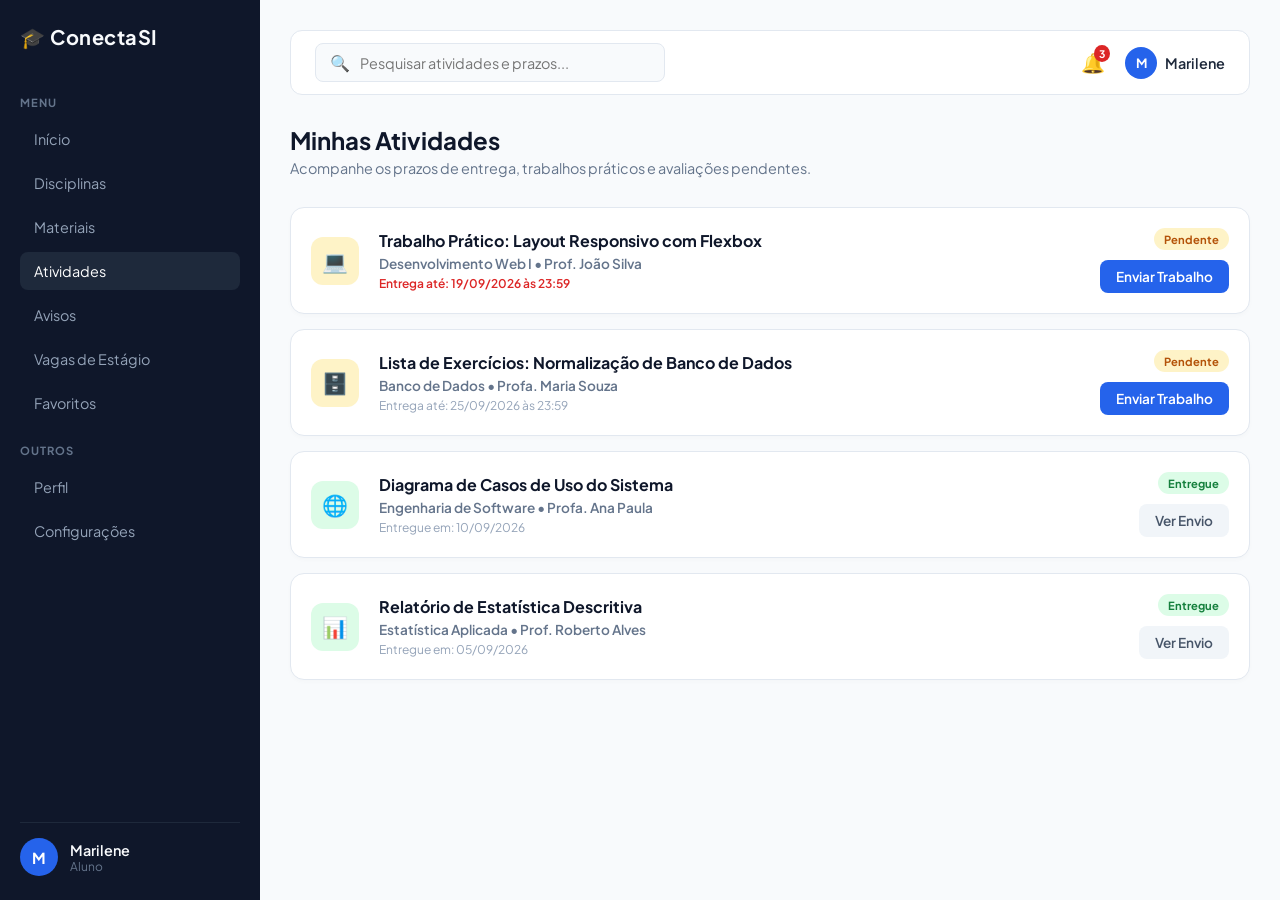
==== commit 8bc6f993: "Adiciona pasta js com interatividade e atualiza layout e fonte" ====
--- a/atividades.html
+++ b/atividades.html
@@ -1,10 +1,12 @@
-<<<<<<< HEAD
 <!DOCTYPE html>
 <html lang="pt-BR">
 <head>
     <meta charset="UTF-8">
     <meta name="viewport" content="width=device-width, initial-scale=1.0">
     <title>ConectaSI - Atividades</title>
+    <link rel="preconnect" href="https://fonts.googleapis.com">
+    <link rel="preconnect" href="https://fonts.gstatic.com" crossorigin>
+    <link href="https://fonts.googleapis.com/css2?family=Plus+Jakarta+Sans:wght@400;500;600;700;800&display=swap" rel="stylesheet">
     <link rel="stylesheet" href="css/style.css">
 </head>
 <body>
@@ -23,12 +25,12 @@
                 <a href="materiais.html">Materiais</a>
                 <a href="atividades.html" class="active">Atividades</a>
                 <a href="avisos.html">Avisos</a>
-                <a href="#">Vagas de Estágio</a>
-                <a href="#">Favoritos</a>
+                <a href="estagios.html">Vagas de Estágio</a>
+                <a href="disciplinas.html">Favoritos</a>
 
                 <span class="menu-category">OUTROS</span>
-                <a href="#">Perfil</a>
-                <a href="#">Configurações</a>
+                <a href="perfil.html">Perfil</a>
+                <a href="perfil.html">Configurações</a>
             </nav>
 
             <div class="user-profile">
@@ -79,7 +81,7 @@
                     </div>
                     <div class="activity-action">
                         <span class="status-badge pending">Pendente</span>
-                        <a href="#" class="btn-submit">Enviar Trabalho</a>
+                        <a href="#" class="btn-submit" onclick="alert('Entrega registrada: Trabalho Prático: Layout Responsivo com Flexbox'); return false;">Enviar Trabalho</a>
                     </div>
                 </div>
 
@@ -93,7 +95,7 @@
                     </div>
                     <div class="activity-action">
                         <span class="status-badge pending">Pendente</span>
-                        <a href="#" class="btn-submit">Enviar Trabalho</a>
+                        <a href="#" class="btn-submit" onclick="alert('Entrega registrada: Lista de Exercícios: Normalização de Banco de Dados'); return false;">Enviar Trabalho</a>
                     </div>
                 </div>
 
@@ -107,7 +109,7 @@
                     </div>
                     <div class="activity-action">
                         <span class="status-badge completed">Entregue</span>
-                        <a href="#" class="btn-view">Ver Envio</a>
+                        <a href="#" class="btn-view" onclick="alert('Visualizando envio: Diagrama de Casos de Uso do Sistema'); return false;">Ver Envio</a>
                     </div>
                 </div>
 
@@ -121,144 +123,13 @@
                     </div>
                     <div class="activity-action">
                         <span class="status-badge completed">Entregue</span>
-                        <a href="#" class="btn-view">Ver Envio</a>
+                        <a href="#" class="btn-view" onclick="alert('Visualizando envio: Relatório de Estatística Descritiva'); return false;">Ver Envio</a>
                     </div>
                 </div>
             </div>
         </main>
     </div>
 
+    <script src="js/script.js"></script>
 </body>
-=======
-<!DOCTYPE html>
-<html lang="pt-BR">
-<head>
-    <meta charset="UTF-8">
-    <meta name="viewport" content="width=device-width, initial-scale=1.0">
-    <title>ConectaSI - Atividades</title>
-    <link rel="stylesheet" href="css/style.css">
-</head>
-<body>
-
-    <div class="app-container">
-        <!-- Menu Lateral (Sidebar) -->
-        <aside class="sidebar">
-            <div class="logo-area">
-                <h2>🎓 ConectaSI</h2>
-            </div>
-            
-            <nav class="menu-nav">
-                <span class="menu-category">MENU</span>
-                <a href="index.html">Início</a>
-                <a href="disciplinas.html">Disciplinas</a>
-                <a href="materiais.html">Materiais</a>
-                <a href="atividades.html" class="active">Atividades</a>
-                <a href="avisos.html">Avisos</a>
-                <a href="#">Vagas de Estágio</a>
-                <a href="#">Favoritos</a>
-
-                <span class="menu-category">OUTROS</span>
-                <a href="#">Perfil</a>
-                <a href="#">Configurações</a>
-            </nav>
-
-            <div class="user-profile">
-                <div class="avatar">M</div>
-                <div class="user-info">
-                    <span class="name">Marilene</span>
-                    <span class="role">Aluno</span>
-                </div>
-            </div>
-        </aside>
-
-        <!-- Conteúdo Principal -->
-        <main class="main-content">
-            <!-- Barra Superior (Navbar) -->
-            <header class="top-navbar">
-                <div class="search-box">
-                    <span class="search-icon">🔍</span>
-                    <input type="text" placeholder="Pesquisar atividades e prazos...">
-                </div>
-
-                <div class="navbar-actions">
-                    <button class="icon-btn" title="Notificações">
-                        🔔
-                        <span class="badge">3</span>
-                    </button>
-                    <div class="user-quick-profile">
-                        <div class="avatar-small">M</div>
-                        <span class="user-name">Marilene</span>
-                    </div>
-                </div>
-            </header>
-
-            <!-- Cabeçalho da Página -->
-            <div class="page-header">
-                <h1>Minhas Atividades</h1>
-                <p>Acompanhe os prazos de entrega, trabalhos práticos e avaliações pendentes.</p>
-            </div>
-
-            <!-- Lista de Atividades -->
-            <div class="activities-list-container">
-                <!-- Atividade 1 (Pendente / Urgente) -->
-                <div class="activity-card">
-                    <div class="activity-icon-box pending">💻</div>
-                    <div class="activity-details">
-                        <h3>Trabalho Prático: Layout Responsivo com Flexbox</h3>
-                        <p class="activity-subject">Desenvolvimento Web I • Prof. João Silva</p>
-                        <span class="activity-deadline urgent-text">Entrega até: 19/09/2026 às 23:59</span>
-                    </div>
-                    <div class="activity-action">
-                        <span class="status-badge pending">Pendente</span>
-                        <a href="#" class="btn-submit">Enviar Trabalho</a>
-                    </div>
-                </div>
-
-                <!-- Atividade 2 (Pendente) -->
-                <div class="activity-card">
-                    <div class="activity-icon-box pending">🗄️</div>
-                    <div class="activity-details">
-                        <h3>Lista de Exercícios: Normalização de Banco de Dados</h3>
-                        <p class="activity-subject">Banco de Dados • Profa. Maria Souza</p>
-                        <span class="activity-deadline">Entrega até: 25/09/2026 às 23:59</span>
-                    </div>
-                    <div class="activity-action">
-                        <span class="status-badge pending">Pendente</span>
-                        <a href="#" class="btn-submit">Enviar Trabalho</a>
-                    </div>
-                </div>
-
-                <!-- Atividade 3 (Concluída) -->
-                <div class="activity-card">
-                    <div class="activity-icon-box completed">🌐</div>
-                    <div class="activity-details">
-                        <h3>Diagrama de Casos de Uso do Sistema</h3>
-                        <p class="activity-subject">Engenharia de Software • Profa. Ana Paula</p>
-                        <span class="activity-deadline">Entregue em: 10/09/2026</span>
-                    </div>
-                    <div class="activity-action">
-                        <span class="status-badge completed">Entregue</span>
-                        <a href="#" class="btn-view">Ver Envio</a>
-                    </div>
-                </div>
-
-                <!-- Atividade 4 (Concluída) -->
-                <div class="activity-card">
-                    <div class="activity-icon-box completed">📊</div>
-                    <div class="activity-details">
-                        <h3>Relatório de Estatística Descritiva</h3>
-                        <p class="activity-subject">Estatística Aplicada • Prof. Roberto Alves</p>
-                        <span class="activity-deadline">Entregue em: 05/09/2026</span>
-                    </div>
-                    <div class="activity-action">
-                        <span class="status-badge completed">Entregue</span>
-                        <a href="#" class="btn-view">Ver Envio</a>
-                    </div>
-                </div>
-            </div>
-        </main>
-    </div>
-
-</body>
->>>>>>> 0f0ca27600d2a0a5e08a30a1ac74977a920866d9
 </html>
--- a/css/style.css
+++ b/css/style.css
@@ -1,14 +1,12 @@
-<<<<<<< HEAD
-
-   /* Página de estilos desenvolvida por Marilene Costa e Reginaldo Formoso */
-   
-   /* 1. Configurações Globais e Variáveis */
-   
+/* Página de estilos desenvolvida por Marilene Costa e Reginaldo Formoso */
+
+/* 1. Configurações Globais e Variáveis */
+
 * {
     margin: 0;
     padding: 0;
     box-sizing: border-box;
-    font-family: 'Segoe UI', Tahoma, Geneva, Verdana, sans-serif;
+    font-family: 'Plus Jakarta Sans', 'Segoe UI', Tahoma, Geneva, Verdana, sans-serif;
 }
 
 body {
@@ -19,16 +17,16 @@
     overflow: hidden;
 }
 
-   /* 2. Estrutura Principal (Layout App) */
-   
+/* 2. Estrutura Principal (Layout App) */
+
 .app-container {
     display: flex;
     width: 100vw;
     height: 100vh;
 }
 
-   /* 3. Menu Lateral (Sidebar) */
-   
+/* 3. Menu Lateral (Sidebar) */
+
 .sidebar {
     width: 260px;
     background-color: #0f172a;
@@ -74,7 +72,7 @@
     transition: all 0.2s ease;
 }
 
-.menu-nav a:hover, 
+.menu-nav a:hover,
 .menu-nav a.active {
     background-color: #1e293b;
     color: #ffffff;
@@ -117,8 +115,8 @@
     color: #64748b;
 }
 
-   /* 4. Conteúdo Principal e Barra Superior */
-   
+/* 4. Conteúdo Principal e Barra Superior */
+
 .main-content {
     flex-grow: 1;
     overflow-y: auto;
@@ -210,8 +208,8 @@
     color: #1e293b;
 }
 
-   /* 5. Página Inicial (Início) */
-   
+/* 5. Página Inicial (Início) */
+
 .welcome-banner {
     background: linear-gradient(135deg, #2563eb, #1d4ed8);
     color: #ffffff;
@@ -228,6 +226,23 @@
 .welcome-banner p {
     font-size: 0.95rem;
     opacity: 0.9;
+}
+
+.alert-banner {
+    display: flex;
+    align-items: center;
+    gap: 12px;
+    background-color: #eff6ff;
+    border-left: 4px solid #2563eb;
+    color: #1e3a8a;
+    padding: 14px 18px;
+    border-radius: 10px;
+    font-size: 0.92rem;
+}
+
+.alert-icon {
+    font-size: 1.25rem;
+    flex-shrink: 0;
 }
 
 .metrics-container {
@@ -399,8 +414,8 @@
     margin-top: 4px;
 }
 
-   /* 6. Páginas Internas (Cabeçalho Comum) */
-   
+/* 6. Páginas Internas (Cabeçalho Comum) */
+
 .page-header {
     display: flex;
     flex-direction: column;
@@ -417,8 +432,8 @@
     color: #64748b;
 }
 
-   /* 7. Estilos da Página de Disciplinas */
-   
+/* 7. Estilos da Página de Disciplinas */
+
 .full-disciplines-grid {
     display: grid;
     grid-template-columns: repeat(auto-fit, minmax(280px, 1fr));
@@ -498,7 +513,7 @@
     color: #ffffff;
 }
 
-   /* 8. Estilos da Página de Materiais */
+/* 8. Estilos da Página de Materiais */
 
 .materials-list-container {
     display: flex;
@@ -572,8 +587,8 @@
     color: #ffffff;
 }
 
-   /* 9. Estilos da Página de Avisos */
-  
+/* 9. Estilos da Página de Avisos */
+
 .notices-list-full {
     display: flex;
     flex-direction: column;
@@ -618,8 +633,8 @@
     font-weight: 600;
 }
 
-   /* 10. Estilos da Página de Atividades */
-  
+/* 10. Estilos da Página de Atividades */
+
 .activities-list-container {
     display: flex;
     flex-direction: column;
@@ -738,9 +753,9 @@
     color: #0f172a;
 }
 
-   /* 11. Estilos da Página de Vagas de Estágio */
-  
-   .internships-list-container {
+/* 11. Estilos da Página de Vagas de Estágio */
+
+.internships-list-container {
     display: flex;
     flex-direction: column;
     gap: 15px;
@@ -828,9 +843,9 @@
     background-color: #1d4ed8;
 }
 
-   /* 12. Estilos da Página de Perfil */
-   
-   .profile-container {
+/* 12. Estilos da Página de Perfil */
+
+.profile-container {
     display: flex;
     flex-direction: column;
     gap: 20px;
@@ -917,924 +932,4 @@
 .info-row strong {
     color: #0f172a;
     font-weight: 600;
-=======
-
-   /* Página de estilos desenvolvida por Marilene Costa e Reginaldo Formoso */
-   
-   /* 1. Configurações Globais e Variáveis */
-   
-* {
-    margin: 0;
-    padding: 0;
-    box-sizing: border-box;
-    font-family: 'Segoe UI', Tahoma, Geneva, Verdana, sans-serif;
-}
-
-body {
-    background-color: #f8fafc;
-    color: #1e293b;
-    display: flex;
-    height: 100vh;
-    overflow: hidden;
-}
-
-   /* 2. Estrutura Principal (Layout App) */
-   
-.app-container {
-    display: flex;
-    width: 100vw;
-    height: 100vh;
-}
-
-   /* 3. Menu Lateral (Sidebar) */
-   
-.sidebar {
-    width: 260px;
-    background-color: #0f172a;
-    color: #ffffff;
-    display: flex;
-    flex-direction: column;
-    justify-content: space-between;
-    padding: 24px 20px;
-    flex-shrink: 0;
-}
-
-.logo-area h2 {
-    font-size: 1.25rem;
-    color: #f8fafc;
-    margin-bottom: 30px;
-    letter-spacing: 0.5px;
-}
-
-.menu-nav {
-    display: flex;
-    flex-direction: column;
-    gap: 6px;
-    flex-grow: 1;
-    overflow-y: auto;
-}
-
-.menu-category {
-    font-size: 0.7rem;
-    text-transform: uppercase;
-    color: #64748b;
-    letter-spacing: 1px;
-    margin-top: 15px;
-    margin-bottom: 5px;
-    font-weight: bold;
-}
-
-.menu-nav a {
-    color: #94a3b8;
-    text-decoration: none;
-    padding: 10px 14px;
-    border-radius: 8px;
-    font-size: 0.9rem;
-    transition: all 0.2s ease;
-}
-
-.menu-nav a:hover, 
-.menu-nav a.active {
-    background-color: #1e293b;
-    color: #ffffff;
-}
-
-.user-profile {
-    display: flex;
-    align-items: center;
-    gap: 12px;
-    padding-top: 15px;
-    border-top: 1px solid #1e293b;
-}
-
-.avatar {
-    width: 38px;
-    height: 38px;
-    background-color: #2563eb;
-    color: #ffffff;
-    border-radius: 50%;
-    display: flex;
-    align-items: center;
-    justify-content: center;
-    font-weight: bold;
-    font-size: 0.95rem;
-}
-
-.user-info {
-    display: flex;
-    flex-direction: column;
-}
-
-.user-info .name {
-    font-size: 0.9rem;
-    font-weight: 600;
-    color: #f8fafc;
-}
-
-.user-info .role {
-    font-size: 0.75rem;
-    color: #64748b;
-}
-
-   /* 4. Conteúdo Principal e Barra Superior */
-   
-.main-content {
-    flex-grow: 1;
-    overflow-y: auto;
-    padding: 30px;
-    display: flex;
-    flex-direction: column;
-    gap: 30px;
-}
-
-.top-navbar {
-    display: flex;
-    justify-content: space-between;
-    align-items: center;
-    background-color: #ffffff;
-    padding: 12px 24px;
-    border-radius: 12px;
-    border: 1px solid #e2e8f0;
-}
-
-.search-box {
-    display: flex;
-    align-items: center;
-    gap: 10px;
-    background-color: #f8fafc;
-    border: 1px solid #e2e8f0;
-    padding: 8px 14px;
-    border-radius: 8px;
-    width: 350px;
-}
-
-.search-box input {
-    border: none;
-    background: transparent;
-    outline: none;
-    width: 100%;
-    font-size: 0.9rem;
-    color: #1e293b;
-}
-
-.navbar-actions {
-    display: flex;
-    align-items: center;
-    gap: 20px;
-}
-
-.icon-btn {
-    background: none;
-    border: none;
-    font-size: 1.2rem;
-    cursor: pointer;
-    position: relative;
-    color: #64748b;
-}
-
-.badge {
-    position: absolute;
-    top: -5px;
-    right: -5px;
-    background-color: #dc2626;
-    color: #ffffff;
-    font-size: 0.65rem;
-    padding: 2px 5px;
-    border-radius: 50%;
-    font-weight: bold;
-}
-
-.user-quick-profile {
-    display: flex;
-    align-items: center;
-    gap: 8px;
-}
-
-.avatar-small {
-    width: 32px;
-    height: 32px;
-    background-color: #2563eb;
-    color: #ffffff;
-    border-radius: 50%;
-    display: flex;
-    align-items: center;
-    justify-content: center;
-    font-weight: bold;
-    font-size: 0.8rem;
-}
-
-.user-name {
-    font-size: 0.9rem;
-    font-weight: 600;
-    color: #1e293b;
-}
-
-   /* 5. Página Inicial (Início) */
-   
-.welcome-banner {
-    background: linear-gradient(135deg, #2563eb, #1d4ed8);
-    color: #ffffff;
-    padding: 30px;
-    border-radius: 16px;
-    box-shadow: 0 4px 6px -1px rgba(37, 99, 235, 0.2);
-}
-
-.welcome-banner h1 {
-    font-size: 1.6rem;
-    margin-bottom: 8px;
-}
-
-.welcome-banner p {
-    font-size: 0.95rem;
-    opacity: 0.9;
-}
-
-.metrics-container {
-    display: grid;
-    grid-template-columns: repeat(auto-fit, minmax(200px, 1fr));
-    gap: 20px;
-}
-
-.metric-card {
-    background-color: #ffffff;
-    border: 1px solid #e2e8f0;
-    padding: 20px;
-    border-radius: 14px;
-    display: flex;
-    align-items: center;
-    gap: 16px;
-    box-shadow: 0 2px 4px rgba(0, 0, 0, 0.02);
-}
-
-.metric-icon {
-    font-size: 1.8rem;
-    background-color: #eff6ff;
-    padding: 12px;
-    border-radius: 12px;
-}
-
-.metric-info {
-    display: flex;
-    flex-direction: column;
-}
-
-.metric-number {
-    font-size: 1.4rem;
-    font-weight: bold;
-    color: #0f172a;
-}
-
-.metric-label {
-    font-size: 0.8rem;
-    color: #64748b;
-}
-
-.section-header {
-    display: flex;
-    justify-content: space-between;
-    align-items: center;
-    margin-bottom: 15px;
-}
-
-.section-header h2 {
-    font-size: 1.2rem;
-    color: #0f172a;
-}
-
-.see-all {
-    font-size: 0.85rem;
-    color: #2563eb;
-    text-decoration: none;
-    font-weight: 600;
-}
-
-.see-all:hover {
-    text-decoration: underline;
-}
-
-.disciplines-grid {
-    display: grid;
-    grid-template-columns: repeat(auto-fit, minmax(240px, 1fr));
-    gap: 20px;
-}
-
-.discipline-card {
-    background-color: #ffffff;
-    border: 1px solid #e2e8f0;
-    padding: 20px;
-    border-radius: 14px;
-    display: flex;
-    flex-direction: column;
-    gap: 12px;
-    box-shadow: 0 2px 4px rgba(0, 0, 0, 0.02);
-}
-
-.discipline-icon {
-    font-size: 1.5rem;
-}
-
-.discipline-card h3 {
-    font-size: 1rem;
-    color: #0f172a;
-}
-
-.professor {
-    font-size: 0.8rem;
-    color: #64748b;
-}
-
-.progress-info {
-    display: flex;
-    justify-content: space-between;
-    font-size: 0.75rem;
-    color: #64748b;
-    margin-top: 5px;
-}
-
-.progress-bar {
-    width: 100%;
-    height: 6px;
-    background-color: #e2e8f0;
-    border-radius: 3px;
-    overflow: hidden;
-}
-
-.progress-fill {
-    height: 100%;
-    background-color: #2563eb;
-    border-radius: 3px;
-}
-
-.notices-list {
-    display: flex;
-    flex-direction: column;
-    gap: 12px;
-}
-
-.notice-card {
-    background-color: #ffffff;
-    border: 1px solid #e2e8f0;
-    padding: 16px 20px;
-    border-radius: 12px;
-    display: flex;
-    align-items: flex-start;
-    gap: 15px;
-}
-
-.notice-tag {
-    font-size: 0.7rem;
-    font-weight: bold;
-    padding: 4px 8px;
-    border-radius: 6px;
-    background-color: #f1f5f9;
-    color: #475569;
-    white-space: nowrap;
-}
-
-.notice-tag.urgent {
-    background-color: #fef2f2;
-    color: #dc2626;
-}
-
-.notice-content {
-    display: flex;
-    flex-direction: column;
-    gap: 4px;
-}
-
-.notice-content h4 {
-    font-size: 0.95rem;
-    color: #0f172a;
-}
-
-.notice-content p {
-    font-size: 0.85rem;
-    color: #475569;
-}
-
-.notice-date {
-    font-size: 0.75rem;
-    color: #94a3b8;
-    margin-top: 4px;
-}
-
-   /* 6. Páginas Internas (Cabeçalho Comum) */
-   
-.page-header {
-    display: flex;
-    flex-direction: column;
-    gap: 4px;
-}
-
-.page-header h1 {
-    font-size: 1.5rem;
-    color: #0f172a;
-}
-
-.page-header p {
-    font-size: 0.9rem;
-    color: #64748b;
-}
-
-   /* 7. Estilos da Página de Disciplinas */
-   
-.full-disciplines-grid {
-    display: grid;
-    grid-template-columns: repeat(auto-fit, minmax(280px, 1fr));
-    gap: 20px;
-    margin-bottom: 40px;
-}
-
-.discipline-detailed-card {
-    background-color: #ffffff;
-    border: 1px solid #e2e8f0;
-    border-radius: 14px;
-    padding: 20px;
-    display: flex;
-    flex-direction: column;
-    gap: 15px;
-    box-shadow: 0 2px 4px rgba(0, 0, 0, 0.02);
-}
-
-.card-top {
-    display: flex;
-    justify-content: space-between;
-    align-items: center;
-}
-
-.status-badge {
-    font-size: 0.7rem;
-    font-weight: bold;
-    padding: 4px 10px;
-    border-radius: 20px;
-}
-
-.status-badge.active {
-    background-color: #dcfce7;
-    color: #15803d;
-}
-
-.discipline-detailed-card h3 {
-    font-size: 1.1rem;
-    color: #0f172a;
-}
-
-.discipline-stats {
-    display: flex;
-    justify-content: space-between;
-    background-color: #f8fafc;
-    padding: 10px 14px;
-    border-radius: 8px;
-    border: 1px solid #f1f5f9;
-}
-
-.stat-item {
-    display: flex;
-    flex-direction: column;
-    font-size: 0.75rem;
-    color: #64748b;
-}
-
-.stat-item strong {
-    font-size: 0.9rem;
-    color: #0f172a;
-}
-
-.btn-access {
-    background-color: #f1f5f9;
-    color: #2563eb;
-    text-align: center;
-    text-decoration: none;
-    padding: 10px;
-    border-radius: 8px;
-    font-size: 0.85rem;
-    font-weight: 600;
-    transition: all 0.2s ease;
-}
-
-.btn-access:hover {
-    background-color: #2563eb;
-    color: #ffffff;
-}
-
-   /* 8. Estilos da Página de Materiais */
-
-.materials-list-container {
-    display: flex;
-    flex-direction: column;
-    gap: 15px;
-    margin-bottom: 40px;
-}
-
-.material-card {
-    background-color: #ffffff;
-    border: 1px solid #e2e8f0;
-    border-radius: 14px;
-    padding: 20px;
-    display: flex;
-    align-items: center;
-    justify-content: space-between;
-    box-shadow: 0 2px 4px rgba(0, 0, 0, 0.02);
-}
-
-.material-icon-file {
-    width: 48px;
-    height: 48px;
-    background-color: #eff6ff;
-    color: #2563eb;
-    border-radius: 12px;
-    display: flex;
-    align-items: center;
-    justify-content: center;
-    font-size: 1.3rem;
-    flex-shrink: 0;
-}
-
-.material-details {
-    flex-grow: 1;
-    margin-left: 20px;
-    display: flex;
-    flex-direction: column;
-    gap: 4px;
-}
-
-.material-details h3 {
-    font-size: 1rem;
-    color: #0f172a;
-}
-
-.material-subject {
-    font-size: 0.85rem;
-    color: #64748b;
-    font-weight: 600;
-}
-
-.material-date {
-    font-size: 0.75rem;
-    color: #94a3b8;
-}
-
-.btn-download {
-    background-color: #f1f5f9;
-    color: #2563eb;
-    text-decoration: none;
-    padding: 10px 18px;
-    border-radius: 8px;
-    font-size: 0.85rem;
-    font-weight: 600;
-    transition: all 0.2s ease;
-    white-space: nowrap;
-}
-
-.btn-download:hover {
-    background-color: #2563eb;
-    color: #ffffff;
-}
-
-   /* 9. Estilos da Página de Avisos */
-  
-.notices-list-full {
-    display: flex;
-    flex-direction: column;
-    gap: 20px;
-    margin-bottom: 40px;
-}
-
-.notice-card-full {
-    background-color: #ffffff;
-    border: 1px solid #e2e8f0;
-    border-radius: 14px;
-    padding: 24px;
-    box-shadow: 0 2px 4px rgba(0, 0, 0, 0.02);
-    display: flex;
-    flex-direction: column;
-    gap: 12px;
-}
-
-.notice-card-header {
-    display: flex;
-    justify-content: space-between;
-    align-items: center;
-}
-
-.notice-card-full h3 {
-    font-size: 1.15rem;
-    color: #0f172a;
-}
-
-.notice-card-full p {
-    font-size: 0.95rem;
-    color: #475569;
-    line-height: 1.5;
-}
-
-.notice-author {
-    margin-top: 5px;
-    padding-top: 12px;
-    border-top: 1px solid #f1f5f9;
-    font-size: 0.85rem;
-    color: #64748b;
-    font-weight: 600;
-}
-
-   /* 10. Estilos da Página de Atividades */
-  
-.activities-list-container {
-    display: flex;
-    flex-direction: column;
-    gap: 15px;
-    margin-bottom: 40px;
-}
-
-.activity-card {
-    background-color: #ffffff;
-    border: 1px solid #e2e8f0;
-    border-radius: 14px;
-    padding: 20px;
-    display: flex;
-    align-items: center;
-    justify-content: space-between;
-    box-shadow: 0 2px 4px rgba(0, 0, 0, 0.02);
-}
-
-.activity-icon-box {
-    width: 48px;
-    height: 48px;
-    border-radius: 12px;
-    display: flex;
-    align-items: center;
-    justify-content: center;
-    font-size: 1.3rem;
-    flex-shrink: 0;
-}
-
-.activity-icon-box.pending {
-    background-color: #fef3c7;
-    color: #d97706;
-}
-
-.activity-icon-box.completed {
-    background-color: #dcfce7;
-    color: #15803d;
-}
-
-.activity-details {
-    flex-grow: 1;
-    margin-left: 20px;
-    display: flex;
-    flex-direction: column;
-    gap: 4px;
-}
-
-.activity-details h3 {
-    font-size: 1rem;
-    color: #0f172a;
-}
-
-.activity-subject {
-    font-size: 0.85rem;
-    color: #64748b;
-    font-weight: 600;
-}
-
-.activity-deadline {
-    font-size: 0.75rem;
-    color: #94a3b8;
-}
-
-.urgent-text {
-    color: #dc2626 !important;
-    font-weight: 600;
-}
-
-.activity-action {
-    display: flex;
-    flex-direction: column;
-    align-items: flex-end;
-    gap: 10px;
-    flex-shrink: 0;
-    margin-left: 20px;
-}
-
-.status-badge.pending {
-    background-color: #fef3c7;
-    color: #b45309;
-}
-
-.status-badge.completed {
-    background-color: #dcfce7;
-    color: #15803d;
-}
-
-.btn-submit {
-    background-color: #2563eb;
-    color: #ffffff;
-    text-decoration: none;
-    padding: 8px 16px;
-    border-radius: 8px;
-    font-size: 0.85rem;
-    font-weight: 600;
-    transition: background-color 0.2s ease;
-}
-
-.btn-submit:hover {
-    background-color: #1d4ed8;
-}
-
-.btn-view {
-    background-color: #f1f5f9;
-    color: #475569;
-    text-decoration: none;
-    padding: 8px 16px;
-    border-radius: 8px;
-    font-size: 0.85rem;
-    font-weight: 600;
-    transition: all 0.2s ease;
-}
-
-.btn-view:hover {
-    background-color: #e2e8f0;
-    color: #0f172a;
-}
-
-   /* 11. Estilos da Página de Vagas de Estágio */
-  
-   .internships-list-container {
-    display: flex;
-    flex-direction: column;
-    gap: 15px;
-    margin-bottom: 40px;
-}
-
-.internship-card {
-    background-color: #ffffff;
-    border: 1px solid #e2e8f0;
-    border-radius: 14px;
-    padding: 20px;
-    display: flex;
-    align-items: flex-start;
-    justify-content: space-between;
-    box-shadow: 0 2px 4px rgba(0, 0, 0, 0.02);
-}
-
-.internship-icon-box {
-    width: 48px;
-    height: 48px;
-    background-color: #eff6ff;
-    color: #2563eb;
-    border-radius: 12px;
-    display: flex;
-    align-items: center;
-    justify-content: center;
-    font-size: 1.3rem;
-    flex-shrink: 0;
-}
-
-.internship-details {
-    flex-grow: 1;
-    margin-left: 20px;
-    display: flex;
-    flex-direction: column;
-    gap: 6px;
-}
-
-.internship-details h3 {
-    font-size: 1.05rem;
-    color: #0f172a;
-}
-
-.company-name {
-    font-size: 0.85rem;
-    color: #64748b;
-    font-weight: 600;
-}
-
-.internship-desc {
-    font-size: 0.9rem;
-    color: #475569;
-    line-height: 1.4;
-    margin-top: 4px;
-}
-
-.internship-salary {
-    font-size: 0.8rem;
-    color: #16a34a;
-    font-weight: 600;
-    margin-top: 4px;
-}
-
-.internship-action {
-    display: flex;
-    flex-direction: column;
-    align-items: flex-end;
-    gap: 12px;
-    flex-shrink: 0;
-    margin-left: 20px;
-}
-
-.btn-apply {
-    background-color: #2563eb;
-    color: #ffffff;
-    text-decoration: none;
-    padding: 8px 16px;
-    border-radius: 8px;
-    font-size: 0.85rem;
-    font-weight: 600;
-    transition: background-color 0.2s ease;
-}
-
-.btn-apply:hover {
-    background-color: #1d4ed8;
-}
-
-   /* 12. Estilos da Página de Perfil */
-   
-   .profile-container {
-    display: flex;
-    flex-direction: column;
-    gap: 20px;
-    margin-bottom: 40px;
-}
-
-.profile-card-header {
-    background-color: #ffffff;
-    border: 1px solid #e2e8f0;
-    border-radius: 14px;
-    padding: 30px;
-    display: flex;
-    align-items: center;
-    gap: 24px;
-    box-shadow: 0 2px 4px rgba(0, 0, 0, 0.02);
-}
-
-.profile-big-avatar {
-    width: 72px;
-    height: 72px;
-    background-color: #2563eb;
-    color: #ffffff;
-    border-radius: 50%;
-    display: flex;
-    align-items: center;
-    justify-content: center;
-    font-size: 1.8rem;
-    font-weight: bold;
-    flex-shrink: 0;
-}
-
-.profile-title-info {
-    display: flex;
-    flex-direction: column;
-    gap: 6px;
-    align-items: flex-start;
-}
-
-.profile-title-info h2 {
-    font-size: 1.3rem;
-    color: #0f172a;
-}
-
-.profile-title-info p {
-    font-size: 0.9rem;
-    color: #64748b;
-}
-
-.profile-details-grid {
-    display: grid;
-    grid-template-columns: repeat(auto-fit, minmax(320px, 1fr));
-    gap: 20px;
-}
-
-.profile-info-box {
-    background-color: #ffffff;
-    border: 1px solid #e2e8f0;
-    border-radius: 14px;
-    padding: 24px;
-    display: flex;
-    flex-direction: column;
-    gap: 16px;
-    box-shadow: 0 2px 4px rgba(0, 0, 0, 0.02);
-}
-
-.profile-info-box h3 {
-    font-size: 1.05rem;
-    color: #0f172a;
-    padding-bottom: 10px;
-    border-bottom: 1px solid #f1f5f9;
-}
-
-.info-row {
-    display: flex;
-    justify-content: space-between;
-    align-items: center;
-    font-size: 0.9rem;
-}
-
-.info-row span {
-    color: #64748b;
-}
-
-.info-row strong {
-    color: #0f172a;
-    font-weight: 600;
->>>>>>> 0f0ca27600d2a0a5e08a30a1ac74977a920866d9
 }
